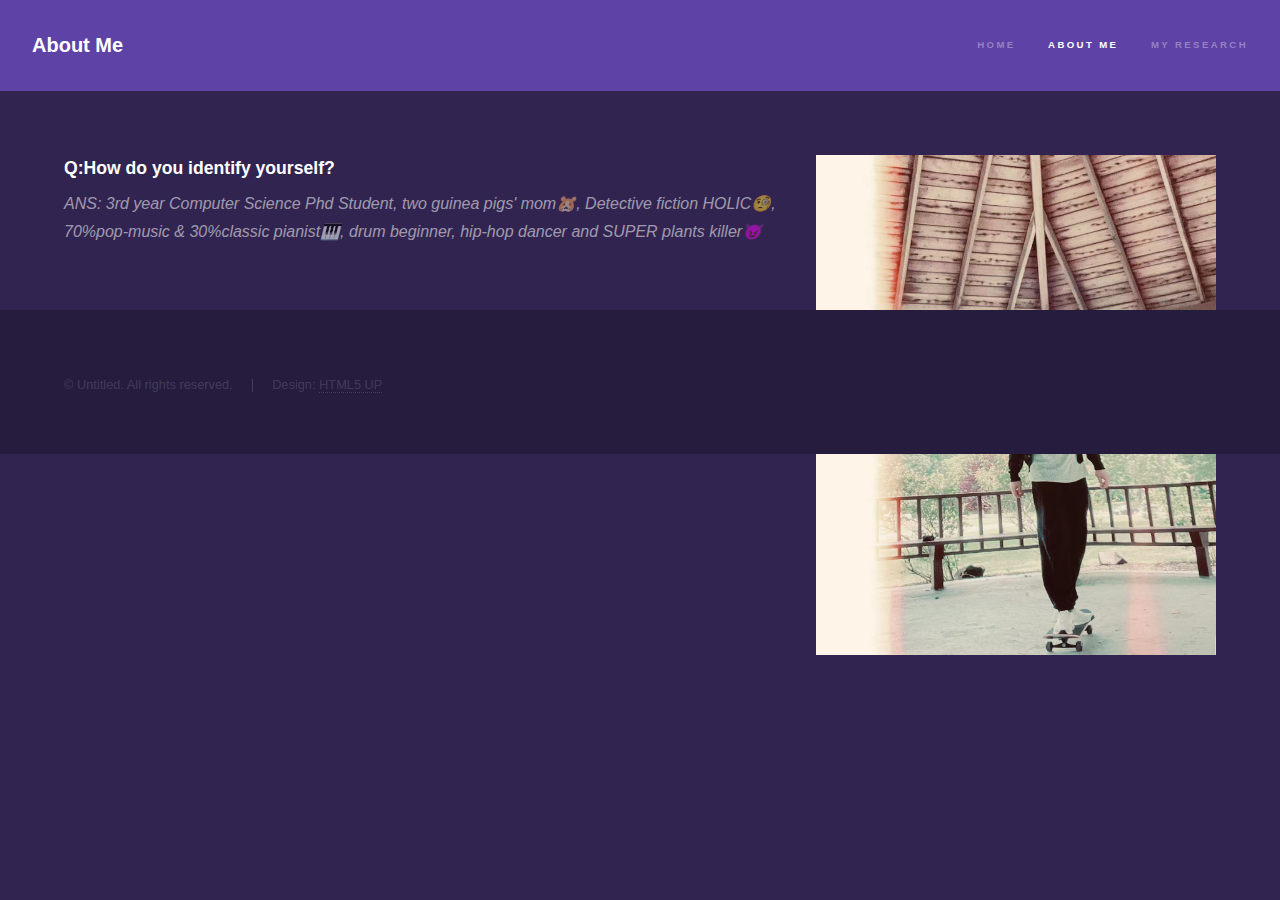
==== aboutme.html @ fcb882f8 "Update aboutme.html" ====
<!DOCTYPE HTML>
<!--
	Hyperspace by HTML5 UP
	html5up.net | @ajlkn
	Free for personal and commercial use under the CCA 3.0 license (html5up.net/license)
-->
<html>
	<head>
		<title>ES Room</title>
		<meta charset="utf-8" />
		<meta name="viewport" content="width=device-width, initial-scale=1, user-scalable=no" />
		<link rel="stylesheet" href="assets/css/main.css" />
		<noscript><link rel="stylesheet" href="assets/css/noscript.css" /></noscript>
	</head>
	<body class="is-preload">

		<!-- Header -->
			<header id="header">
				<a href="index.html" class="title">About Me</a>
				<nav>
					<ul>
						<li><a href="index.html">Home</a></li>
						<li><a href="aboutme.html" class="active">About Me</a></li>
						<li><a href="research.html">My Research</a></li>
					</ul>
				</nav>
			</header>

		<!-- Wrapper -->
			<div id="wrapper">

				<!-- Main -->
				<section id="one" class="wrapper">
					<div class="inner">			
						<section>
						        <img src="images/skating.jpeg" alt="" align = "right" width="400" height="500"/>
							<h3>Q:How do you identify yourself?</h3>
							<p><em>ANS: 3rd year Computer Science Phd Student, two guinea pigs' mom&#128057,
							Detective fiction HOLIC&#129488, 70%pop-music & 30%classic pianist&#127929, 
							drum beginner, hip-hop dancer and SUPER plants killer&#128520</em></p>
						</section>
					</div>
				</section>
			</div>

		<!-- Footer -->
			<footer id="footer" class="wrapper alt">
				<div class="inner">
					<ul class="menu">
						<li>&copy; Untitled. All rights reserved.</li><li>Design: <a href="http://html5up.net">HTML5 UP</a></li>
					</ul>
				</div>
			</footer>

		<!-- Scripts -->
			<script src="assets/js/jquery.min.js"></script>
			<script src="assets/js/jquery.scrollex.min.js"></script>
			<script src="assets/js/jquery.scrolly.min.js"></script>
			<script src="assets/js/browser.min.js"></script>
			<script src="assets/js/breakpoints.min.js"></script>
			<script src="assets/js/util.js"></script>
			<script src="assets/js/main.js"></script>
			

	</body>
</html>
---- assets/css/main.css ----
@import url(fontawesome-all.min.css);

/*
	Hyperspace by HTML5 UP
	html5up.net | @ajlkn
	Free for personal and commercial use under the CCA 3.0 license (html5up.net/license)
*/

html, body, div, span, applet, object,
iframe, h1, h2, h3, h4, h5, h6, p, blockquote,
pre, a, abbr, acronym, address, big, cite,
code, del, dfn, em, img, ins, kbd, q, s, samp,
small, strike, strong, sub, sup, tt, var, b,
u, i, center, dl, dt, dd, ol, ul, li, fieldset,
form, label, legend, table, caption, tbody,
tfoot, thead, tr, th, td, article, aside,
canvas, details, embed, figure, figcaption,
footer, header, hgroup, menu, nav, output, ruby,
section, summary, time, mark, audio, video {
	margin: 0;
	padding: 0;
	border: 0;
	font-size: 100%;
	font: inherit;
	vertical-align: baseline;}

article, aside, details, figcaption, figure,
footer, header, hgroup, menu, nav, section {
	display: block;}

body {
	line-height: 1;
}

ol, ul {
	list-style: none;
}

blockquote, q {
	quotes: none;
}

	blockquote:before, blockquote:after, q:before, q:after {
		content: '';
		content: none;
	}

table {
	border-collapse: collapse;
	border-spacing: 0;
}

body {
	-webkit-text-size-adjust: none;
}

mark {
	background-color: transparent;
	color: inherit;
}

input::-moz-focus-inner {
	border: 0;
	padding: 0;
}

input, select, textarea {
	-moz-appearance: none;
	-webkit-appearance: none;
	-ms-appearance: none;
	appearance: none;
}
/* Basic */

	@-ms-viewport {
		width: device-width;
	}

	body {
		-ms-overflow-style: scrollbar;
	}

	@media screen and (max-width: 480px) {

		html, body {
			min-width: 320px;
		}

	}

	html {
		box-sizing: border-box;
	}

	*, *:before, *:after {
		box-sizing: inherit;
	}

	body {
		background: #312450;
	}

		body.is-preload *, body.is-preload *:before, body.is-preload *:after {
			-moz-animation: none !important;
			-webkit-animation: none !important;
			-ms-animation: none !important;
			animation: none !important;
			-moz-transition: none !important;
			-webkit-transition: none !important;
			-ms-transition: none !important;
			transition: none !important;
		}

/* Type */

	body, input, select, textarea {
		color: rgba(255, 255, 255, 0.55);
		font-family: Arial, Helvetica, sans-serif;
		font-size: 16.5pt;
		font-weight: normal;
		line-height: 1.75;
	}

		@media screen and (max-width: 1680px) {

			body, input, select, textarea {
				font-size: 13pt;
			}

		}

		@media screen and (max-width: 1280px) {

			body, input, select, textarea {
				font-size: 12pt;
			}

		}

		@media screen and (max-width: 360px) {

			body, input, select, textarea {
				font-size: 11pt;
			}

		}

	a {
		-moz-transition: color 0.2s ease, border-bottom-color 0.2s ease;
		-webkit-transition: color 0.2s ease, border-bottom-color 0.2s ease;
		-ms-transition: color 0.2s ease, border-bottom-color 0.2s ease;
		transition: color 0.2s ease, border-bottom-color 0.2s ease;
		border-bottom: dotted 1px rgba(255, 255, 255, 0.35);
		color: inherit;
		text-decoration: none;
	}

		a:hover {
			border-bottom-color: transparent;
			color: #ffffff;
		}

	strong, b {
		color: #ffffff;
		font-weight: bold;
	}

	em, i {
		font-style: italic;
	}

	p {
		margin: 0 0 2em 0;
	}

	h1, h2, h3, h4, h5, h6 {
		color: #ffffff;
		font-weight: bold;
		line-height: 1.5;
		margin: 0 0 0.5em 0;
	}

		h1 a, h2 a, h3 a, h4 a, h5 a, h6 a {
			color: inherit;
			text-decoration: none;
		}

	h1 {
		font-size: 2.75em;
	}

		h1.major {
			margin: 0 0 1.3em 0;
			position: relative;
			padding-bottom: 0.35em;
		}

			h1.major:after {
				background-image: -moz-linear-gradient(to right, #5e42a6, #b74e91);
				background-image: -webkit-linear-gradient(to right, #5e42a6, #b74e91);
				background-image: -ms-linear-gradient(to right, #5e42a6, #b74e91);
				background-image: linear-gradient(to right, #5e42a6, #b74e91);
				-moz-transition: max-width 0.2s ease;
				-webkit-transition: max-width 0.2s ease;
				-ms-transition: max-width 0.2s ease;
				transition: max-width 0.2s ease;
				border-radius: 0.2em;
				bottom: 0;
				content: '';
				height: 0.05em;
				position: absolute;
				right: 0;
				width: 100%;
			}

	h2 {
		font-size: 1.75em;
	}

	h3 {
		font-size: 1.1em;
	}

	h4 {
		font-size: 1em;
	}

	h5 {
		font-size: 0.8em;
	}

	h6 {
		font-size: 0.6em;
	}

	@media screen and (max-width: 736px) {

		h1 {
			font-size: 2em;
		}

		h2 {
			font-size: 1.25em;
		}

		h3 {
			font-size: 1em;
		}

		h4 {
			font-size: 0.8em;
		}

		h5 {
			font-size: 0.6em;
		}

		h6 {
			font-size: 0.6em;
		}

	}

	sub {
		font-size: 0.8em;
		position: relative;
		top: 0.5em;
	}

	sup {
		font-size: 0.8em;
		position: relative;
		top: -0.5em;
	}

	blockquote {
		border-left: solid 4px rgba(255, 255, 255, 0.15);
		font-style: italic;
		margin: 0 0 2em 0;
		padding: 0.5em 0 0.5em 2em;
	}

	code {
		background: rgba(255, 255, 255, 0.05);
		border-radius: 0.25em;
		border: solid 1px rgba(255, 255, 255, 0.15);
		font-family: "Courier New", monospace;
		font-size: 0.9em;
		margin: 0 0.25em;
		padding: 0.25em 0.65em;
	}

	pre {
		-webkit-overflow-scrolling: touch;
		font-family: "Courier New", monospace;
		font-size: 0.9em;
		margin: 0 0 2em 0;
	}

		pre code {
			display: block;
			line-height: 1.75em;
			padding: 1em 1.5em;
			overflow-x: auto;
		}

	hr {
		border: 0;
		border-bottom: solid 1px rgba(255, 255, 255, 0.15);
		margin: 2em 0;
	}

		hr.major {
			margin: 3em 0;
		}

	.align-left {
		text-align: left;
	}

	.align-center {
		text-align: center;
	}

	.align-right {
		text-align: right;
	}

/* Row */

	.row {
		display: flex;
		flex-wrap: wrap;
		box-sizing: border-box;
		align-items: stretch;
	}

		.row > * {
			box-sizing: border-box;
		}

		.row.gtr-uniform > * > :last-child {
			margin-bottom: 0;
		}

		.row.aln-left {
			justify-content: flex-start;
		}

		.row.aln-center {
			justify-content: center;
		}

		.row.aln-right {
			justify-content: flex-end;
		}

		.row.aln-top {
			align-items: flex-start;
		}

		.row.aln-middle {
			align-items: center;
		}

		.row.aln-bottom {
			align-items: flex-end;
		}

		.row > .imp {
			order: -1;
		}

		.row > .col-1 {
			width: 8.33333%;
		}

		.row > .off-1 {
			margin-left: 8.33333%;
		}

		.row > .col-2 {
			width: 16.66667%;
		}

		.row > .off-2 {
			margin-left: 16.66667%;
		}

		.row > .col-3 {
			width: 25%;
		}

		.row > .off-3 {
			margin-left: 25%;
		}

		.row > .col-4 {
			width: 33.33333%;
		}

		.row > .off-4 {
			margin-left: 33.33333%;
		}

		.row > .col-5 {
			width: 41.66667%;
		}

		.row > .off-5 {
			margin-left: 41.66667%;
		}

		.row > .col-6 {
			width: 50%;
		}

		.row > .off-6 {
			margin-left: 50%;
		}

		.row > .col-7 {
			width: 58.33333%;
		}

		.row > .off-7 {
			margin-left: 58.33333%;
		}

		.row > .col-8 {
			width: 66.66667%;
		}

		.row > .off-8 {
			margin-left: 66.66667%;
		}

		.row > .col-9 {
			width: 75%;
		}

		.row > .off-9 {
			margin-left: 75%;
		}

		.row > .col-10 {
			width: 83.33333%;
		}

		.row > .off-10 {
			margin-left: 83.33333%;
		}

		.row > .col-11 {
			width: 91.66667%;
		}

		.row > .off-11 {
			margin-left: 91.66667%;
		}

		.row > .col-12 {
			width: 100%;
		}

		.row > .off-12 {
			margin-left: 100%;
		}

		.row.gtr-0 {
			margin-top: 0;
			margin-left: 0em;
		}

			.row.gtr-0 > * {
				padding: 0 0 0 0em;
			}

			.row.gtr-0.gtr-uniform {
				margin-top: 0em;
			}

				.row.gtr-0.gtr-uniform > * {
					padding-top: 0em;
				}

		.row.gtr-25 {
			margin-top: 0;
			margin-left: -0.375em;
		}

			.row.gtr-25 > * {
				padding: 0 0 0 0.375em;
			}

			.row.gtr-25.gtr-uniform {
				margin-top: -0.375em;
			}

				.row.gtr-25.gtr-uniform > * {
					padding-top: 0.375em;
				}

		.row.gtr-50 {
			margin-top: 0;
			margin-left: -0.75em;
		}

			.row.gtr-50 > * {
				padding: 0 0 0 0.75em;
			}

			.row.gtr-50.gtr-uniform {
				margin-top: -0.75em;
			}

				.row.gtr-50.gtr-uniform > * {
					padding-top: 0.75em;
				}

		.row {
			margin-top: 0;
			margin-left: -1.5em;
		}

			.row > * {
				padding: 0 0 0 1.5em;
			}

			.row.gtr-uniform {
				margin-top: -1.5em;
			}

				.row.gtr-uniform > * {
					padding-top: 1.5em;
				}

		.row.gtr-150 {
			margin-top: 0;
			margin-left: -2.25em;
		}

			.row.gtr-150 > * {
				padding: 0 0 0 2.25em;
			}

			.row.gtr-150.gtr-uniform {
				margin-top: -2.25em;
			}

				.row.gtr-150.gtr-uniform > * {
					padding-top: 2.25em;
				}

		.row.gtr-200 {
			margin-top: 0;
			margin-left: -3em;
		}

			.row.gtr-200 > * {
				padding: 0 0 0 3em;
			}

			.row.gtr-200.gtr-uniform {
				margin-top: -3em;
			}

				.row.gtr-200.gtr-uniform > * {
					padding-top: 3em;
				}

		@media screen and (max-width: 1680px) {

			.row {
				display: flex;
				flex-wrap: wrap;
				box-sizing: border-box;
				align-items: stretch;
			}

				.row > * {
					box-sizing: border-box;
				}

				.row.gtr-uniform > * > :last-child {
					margin-bottom: 0;
				}

				.row.aln-left {
					justify-content: flex-start;
				}

				.row.aln-center {
					justify-content: center;
				}

				.row.aln-right {
					justify-content: flex-end;
				}

				.row.aln-top {
					align-items: flex-start;
				}

				.row.aln-middle {
					align-items: center;
				}

				.row.aln-bottom {
					align-items: flex-end;
				}

				.row > .imp-xlarge {
					order: -1;
				}

				.row > .col-1-xlarge {
					width: 8.33333%;
				}

				.row > .off-1-xlarge {
					margin-left: 8.33333%;
				}

				.row > .col-2-xlarge {
					width: 16.66667%;
				}

				.row > .off-2-xlarge {
					margin-left: 16.66667%;
				}

				.row > .col-3-xlarge {
					width: 25%;
				}

				.row > .off-3-xlarge {
					margin-left: 25%;
				}

				.row > .col-4-xlarge {
					width: 33.33333%;
				}

				.row > .off-4-xlarge {
					margin-left: 33.33333%;
				}

				.row > .col-5-xlarge {
					width: 41.66667%;
				}

				.row > .off-5-xlarge {
					margin-left: 41.66667%;
				}

				.row > .col-6-xlarge {
					width: 50%;
				}

				.row > .off-6-xlarge {
					margin-left: 50%;
				}

				.row > .col-7-xlarge {
					width: 58.33333%;
				}

				.row > .off-7-xlarge {
					margin-left: 58.33333%;
				}

				.row > .col-8-xlarge {
					width: 66.66667%;
				}

				.row > .off-8-xlarge {
					margin-left: 66.66667%;
				}

				.row > .col-9-xlarge {
					width: 75%;
				}

				.row > .off-9-xlarge {
					margin-left: 75%;
				}

				.row > .col-10-xlarge {
					width: 83.33333%;
				}

				.row > .off-10-xlarge {
					margin-left: 83.33333%;
				}

				.row > .col-11-xlarge {
					width: 91.66667%;
				}

				.row > .off-11-xlarge {
					margin-left: 91.66667%;
				}

				.row > .col-12-xlarge {
					width: 100%;
				}

				.row > .off-12-xlarge {
					margin-left: 100%;
				}

				.row.gtr-0 {
					margin-top: 0;
					margin-left: 0em;
				}

					.row.gtr-0 > * {
						padding: 0 0 0 0em;
					}

					.row.gtr-0.gtr-uniform {
						margin-top: 0em;
					}

						.row.gtr-0.gtr-uniform > * {
							padding-top: 0em;
						}

				.row.gtr-25 {
					margin-top: 0;
					margin-left: -0.375em;
				}

					.row.gtr-25 > * {
						padding: 0 0 0 0.375em;
					}

					.row.gtr-25.gtr-uniform {
						margin-top: -0.375em;
					}

						.row.gtr-25.gtr-uniform > * {
							padding-top: 0.375em;
						}

				.row.gtr-50 {
					margin-top: 0;
					margin-left: -0.75em;
				}

					.row.gtr-50 > * {
						padding: 0 0 0 0.75em;
					}

					.row.gtr-50.gtr-uniform {
						margin-top: -0.75em;
					}

						.row.gtr-50.gtr-uniform > * {
							padding-top: 0.75em;
						}

				.row {
					margin-top: 0;
					margin-left: -1.5em;
				}

					.row > * {
						padding: 0 0 0 1.5em;
					}

					.row.gtr-uniform {
						margin-top: -1.5em;
					}

						.row.gtr-uniform > * {
							padding-top: 1.5em;
						}

				.row.gtr-150 {
					margin-top: 0;
					margin-left: -2.25em;
				}

					.row.gtr-150 > * {
						padding: 0 0 0 2.25em;
					}

					.row.gtr-150.gtr-uniform {
						margin-top: -2.25em;
					}

						.row.gtr-150.gtr-uniform > * {
							padding-top: 2.25em;
						}

				.row.gtr-200 {
					margin-top: 0;
					margin-left: -3em;
				}

					.row.gtr-200 > * {
						padding: 0 0 0 3em;
					}

					.row.gtr-200.gtr-uniform {
						margin-top: -3em;
					}

						.row.gtr-200.gtr-uniform > * {
							padding-top: 3em;
						}

		}

		@media screen and (max-width: 1280px) {

			.row {
				display: flex;
				flex-wrap: wrap;
				box-sizing: border-box;
				align-items: stretch;
			}

				.row > * {
					box-sizing: border-box;
				}

				.row.gtr-uniform > * > :last-child {
					margin-bottom: 0;
				}

				.row.aln-left {
					justify-content: flex-start;
				}

				.row.aln-center {
					justify-content: center;
				}

				.row.aln-right {
					justify-content: flex-end;
				}

				.row.aln-top {
					align-items: flex-start;
				}

				.row.aln-middle {
					align-items: center;
				}

				.row.aln-bottom {
					align-items: flex-end;
				}

				.row > .imp-large {
					order: -1;
				}

				.row > .col-1-large {
					width: 8.33333%;
				}

				.row > .off-1-large {
					margin-left: 8.33333%;
				}

				.row > .col-2-large {
					width: 16.66667%;
				}

				.row > .off-2-large {
					margin-left: 16.66667%;
				}

				.row > .col-3-large {
					width: 25%;
				}

				.row > .off-3-large {
					margin-left: 25%;
				}

				.row > .col-4-large {
					width: 33.33333%;
				}

				.row > .off-4-large {
					margin-left: 33.33333%;
				}

				.row > .col-5-large {
					width: 41.66667%;
				}

				.row > .off-5-large {
					margin-left: 41.66667%;
				}

				.row > .col-6-large {
					width: 50%;
				}

				.row > .off-6-large {
					margin-left: 50%;
				}

				.row > .col-7-large {
					width: 58.33333%;
				}

				.row > .off-7-large {
					margin-left: 58.33333%;
				}

				.row > .col-8-large {
					width: 66.66667%;
				}

				.row > .off-8-large {
					margin-left: 66.66667%;
				}

				.row > .col-9-large {
					width: 75%;
				}

				.row > .off-9-large {
					margin-left: 75%;
				}

				.row > .col-10-large {
					width: 83.33333%;
				}

				.row > .off-10-large {
					margin-left: 83.33333%;
				}

				.row > .col-11-large {
					width: 91.66667%;
				}

				.row > .off-11-large {
					margin-left: 91.66667%;
				}

				.row > .col-12-large {
					width: 100%;
				}

				.row > .off-12-large {
					margin-left: 100%;
				}

				.row.gtr-0 {
					margin-top: 0;
					margin-left: 0em;
				}

					.row.gtr-0 > * {
						padding: 0 0 0 0em;
					}

					.row.gtr-0.gtr-uniform {
						margin-top: 0em;
					}

						.row.gtr-0.gtr-uniform > * {
							padding-top: 0em;
						}

				.row.gtr-25 {
					margin-top: 0;
					margin-left: -0.375em;
				}

					.row.gtr-25 > * {
						padding: 0 0 0 0.375em;
					}

					.row.gtr-25.gtr-uniform {
						margin-top: -0.375em;
					}

						.row.gtr-25.gtr-uniform > * {
							padding-top: 0.375em;
						}

				.row.gtr-50 {
					margin-top: 0;
					margin-left: -0.75em;
				}

					.row.gtr-50 > * {
						padding: 0 0 0 0.75em;
					}

					.row.gtr-50.gtr-uniform {
						margin-top: -0.75em;
					}

						.row.gtr-50.gtr-uniform > * {
							padding-top: 0.75em;
						}

				.row {
					margin-top: 0;
					margin-left: -1.5em;
				}

					.row > * {
						padding: 0 0 0 1.5em;
					}

					.row.gtr-uniform {
						margin-top: -1.5em;
					}

						.row.gtr-uniform > * {
							padding-top: 1.5em;
						}

				.row.gtr-150 {
					margin-top: 0;
					margin-left: -2.25em;
				}

					.row.gtr-150 > * {
						padding: 0 0 0 2.25em;
					}

					.row.gtr-150.gtr-uniform {
						margin-top: -2.25em;
					}

						.row.gtr-150.gtr-uniform > * {
							padding-top: 2.25em;
						}

				.row.gtr-200 {
					margin-top: 0;
					margin-left: -3em;
				}

					.row.gtr-200 > * {
						padding: 0 0 0 3em;
					}

					.row.gtr-200.gtr-uniform {
						margin-top: -3em;
					}

						.row.gtr-200.gtr-uniform > * {
							padding-top: 3em;
						}

		}

		@media screen and (max-width: 980px) {

			.row {
				display: flex;
				flex-wrap: wrap;
				box-sizing: border-box;
				align-items: stretch;
			}

				.row > * {
					box-sizing: border-box;
				}

				.row.gtr-uniform > * > :last-child {
					margin-bottom: 0;
				}

				.row.aln-left {
					justify-content: flex-start;
				}

				.row.aln-center {
					justify-content: center;
				}

				.row.aln-right {
					justify-content: flex-end;
				}

				.row.aln-top {
					align-items: flex-start;
				}

				.row.aln-middle {
					align-items: center;
				}

				.row.aln-bottom {
					align-items: flex-end;
				}

				.row > .imp-medium {
					order: -1;
				}

				.row > .col-1-medium {
					width: 8.33333%;
				}

				.row > .off-1-medium {
					margin-left: 8.33333%;
				}

				.row > .col-2-medium {
					width: 16.66667%;
				}

				.row > .off-2-medium {
					margin-left: 16.66667%;
				}

				.row > .col-3-medium {
					width: 25%;
				}

				.row > .off-3-medium {
					margin-left: 25%;
				}

				.row > .col-4-medium {
					width: 33.33333%;
				}

				.row > .off-4-medium {
					margin-left: 33.33333%;
				}

				.row > .col-5-medium {
					width: 41.66667%;
				}

				.row > .off-5-medium {
					margin-left: 41.66667%;
				}

				.row > .col-6-medium {
					width: 50%;
				}

				.row > .off-6-medium {
					margin-left: 50%;
				}

				.row > .col-7-medium {
					width: 58.33333%;
				}

				.row > .off-7-medium {
					margin-left: 58.33333%;
				}

				.row > .col-8-medium {
					width: 66.66667%;
				}

				.row > .off-8-medium {
					margin-left: 66.66667%;
				}

				.row > .col-9-medium {
					width: 75%;
				}

				.row > .off-9-medium {
					margin-left: 75%;
				}

				.row > .col-10-medium {
					width: 83.33333%;
				}

				.row > .off-10-medium {
					margin-left: 83.33333%;
				}

				.row > .col-11-medium {
					width: 91.66667%;
				}

				.row > .off-11-medium {
					margin-left: 91.66667%;
				}

				.row > .col-12-medium {
					width: 100%;
				}

				.row > .off-12-medium {
					margin-left: 100%;
				}

				.row.gtr-0 {
					margin-top: 0;
					margin-left: 0em;
				}

					.row.gtr-0 > * {
						padding: 0 0 0 0em;
					}

					.row.gtr-0.gtr-uniform {
						margin-top: 0em;
					}

						.row.gtr-0.gtr-uniform > * {
							padding-top: 0em;
						}

				.row.gtr-25 {
					margin-top: 0;
					margin-left: -0.375em;
				}

					.row.gtr-25 > * {
						padding: 0 0 0 0.375em;
					}

					.row.gtr-25.gtr-uniform {
						margin-top: -0.375em;
					}

						.row.gtr-25.gtr-uniform > * {
							padding-top: 0.375em;
						}

				.row.gtr-50 {
					margin-top: 0;
					margin-left: -0.75em;
				}

					.row.gtr-50 > * {
						padding: 0 0 0 0.75em;
					}

					.row.gtr-50.gtr-uniform {
						margin-top: -0.75em;
					}

						.row.gtr-50.gtr-uniform > * {
							padding-top: 0.75em;
						}

				.row {
					margin-top: 0;
					margin-left: -1.5em;
				}

					.row > * {
						padding: 0 0 0 1.5em;
					}

					.row.gtr-uniform {
						margin-top: -1.5em;
					}

						.row.gtr-uniform > * {
							padding-top: 1.5em;
						}

				.row.gtr-150 {
					margin-top: 0;
					margin-left: -2.25em;
				}

					.row.gtr-150 > * {
						padding: 0 0 0 2.25em;
					}

					.row.gtr-150.gtr-uniform {
						margin-top: -2.25em;
					}

						.row.gtr-150.gtr-uniform > * {
							padding-top: 2.25em;
						}

				.row.gtr-200 {
					margin-top: 0;
					margin-left: -3em;
				}

					.row.gtr-200 > * {
						padding: 0 0 0 3em;
					}

					.row.gtr-200.gtr-uniform {
						margin-top: -3em;
					}

						.row.gtr-200.gtr-uniform > * {
							padding-top: 3em;
						}

		}

		@media screen and (max-width: 736px) {

			.row {
				display: flex;
				flex-wrap: wrap;
				box-sizing: border-box;
				align-items: stretch;
			}

				.row > * {
					box-sizing: border-box;
				}

				.row.gtr-uniform > * > :last-child {
					margin-bottom: 0;
				}

				.row.aln-left {
					justify-content: flex-start;
				}

				.row.aln-center {
					justify-content: center;
				}

				.row.aln-right {
					justify-content: flex-end;
				}

				.row.aln-top {
					align-items: flex-start;
				}

				.row.aln-middle {
					align-items: center;
				}

				.row.aln-bottom {
					align-items: flex-end;
				}

				.row > .imp-small {
					order: -1;
				}

				.row > .col-1-small {
					width: 8.33333%;
				}

				.row > .off-1-small {
					margin-left: 8.33333%;
				}

				.row > .col-2-small {
					width: 16.66667%;
				}

				.row > .off-2-small {
					margin-left: 16.66667%;
				}

				.row > .col-3-small {
					width: 25%;
				}

				.row > .off-3-small {
					margin-left: 25%;
				}

				.row > .col-4-small {
					width: 33.33333%;
				}

				.row > .off-4-small {
					margin-left: 33.33333%;
				}

				.row > .col-5-small {
					width: 41.66667%;
				}

				.row > .off-5-small {
					margin-left: 41.66667%;
				}

				.row > .col-6-small {
					width: 50%;
				}

				.row > .off-6-small {
					margin-left: 50%;
				}

				.row > .col-7-small {
					width: 58.33333%;
				}

				.row > .off-7-small {
					margin-left: 58.33333%;
				}

				.row > .col-8-small {
					width: 66.66667%;
				}

				.row > .off-8-small {
					margin-left: 66.66667%;
				}

				.row > .col-9-small {
					width: 75%;
				}

				.row > .off-9-small {
					margin-left: 75%;
				}

				.row > .col-10-small {
					width: 83.33333%;
				}

				.row > .off-10-small {
					margin-left: 83.33333%;
				}

				.row > .col-11-small {
					width: 91.66667%;
				}

				.row > .off-11-small {
					margin-left: 91.66667%;
				}

				.row > .col-12-small {
					width: 100%;
				}

				.row > .off-12-small {
					margin-left: 100%;
				}

				.row.gtr-0 {
					margin-top: 0;
					margin-left: 0em;
				}

					.row.gtr-0 > * {
						padding: 0 0 0 0em;
					}

					.row.gtr-0.gtr-uniform {
						margin-top: 0em;
					}

						.row.gtr-0.gtr-uniform > * {
							padding-top: 0em;
						}

				.row.gtr-25 {
					margin-top: 0;
					margin-left: -0.375em;
				}

					.row.gtr-25 > * {
						padding: 0 0 0 0.375em;
					}

					.row.gtr-25.gtr-uniform {
						margin-top: -0.375em;
					}

						.row.gtr-25.gtr-uniform > * {
							padding-top: 0.375em;
						}

				.row.gtr-50 {
					margin-top: 0;
					margin-left: -0.75em;
				}

					.row.gtr-50 > * {
						padding: 0 0 0 0.75em;
					}

					.row.gtr-50.gtr-uniform {
						margin-top: -0.75em;
					}

						.row.gtr-50.gtr-uniform > * {
							padding-top: 0.75em;
						}

				.row {
					margin-top: 0;
					margin-left: -1.5em;
				}

					.row > * {
						padding: 0 0 0 1.5em;
					}

					.row.gtr-uniform {
						margin-top: -1.5em;
					}

						.row.gtr-uniform > * {
							padding-top: 1.5em;
						}

				.row.gtr-150 {
					margin-top: 0;
					margin-left: -2.25em;
				}

					.row.gtr-150 > * {
						padding: 0 0 0 2.25em;
					}

					.row.gtr-150.gtr-uniform {
						margin-top: -2.25em;
					}

						.row.gtr-150.gtr-uniform > * {
							padding-top: 2.25em;
						}

				.row.gtr-200 {
					margin-top: 0;
					margin-left: -3em;
				}

					.row.gtr-200 > * {
						padding: 0 0 0 3em;
					}

					.row.gtr-200.gtr-uniform {
						margin-top: -3em;
					}

						.row.gtr-200.gtr-uniform > * {
							padding-top: 3em;
						}

		}

		@media screen and (max-width: 480px) {

			.row {
				display: flex;
				flex-wrap: wrap;
				box-sizing: border-box;
				align-items: stretch;
			}

				.row > * {
					box-sizing: border-box;
				}

				.row.gtr-uniform > * > :last-child {
					margin-bottom: 0;
				}

				.row.aln-left {
					justify-content: flex-start;
				}

				.row.aln-center {
					justify-content: center;
				}

				.row.aln-right {
					justify-content: flex-end;
				}

				.row.aln-top {
					align-items: flex-start;
				}

				.row.aln-middle {
					align-items: center;
				}

				.row.aln-bottom {
					align-items: flex-end;
				}

				.row > .imp-xsmall {
					order: -1;
				}

				.row > .col-1-xsmall {
					width: 8.33333%;
				}

				.row > .off-1-xsmall {
					margin-left: 8.33333%;
				}

				.row > .col-2-xsmall {
					width: 16.66667%;
				}

				.row > .off-2-xsmall {
					margin-left: 16.66667%;
				}

				.row > .col-3-xsmall {
					width: 25%;
				}

				.row > .off-3-xsmall {
					margin-left: 25%;
				}

				.row > .col-4-xsmall {
					width: 33.33333%;
				}

				.row > .off-4-xsmall {
					margin-left: 33.33333%;
				}

				.row > .col-5-xsmall {
					width: 41.66667%;
				}

				.row > .off-5-xsmall {
					margin-left: 41.66667%;
				}

				.row > .col-6-xsmall {
					width: 50%;
				}

				.row > .off-6-xsmall {
					margin-left: 50%;
				}

				.row > .col-7-xsmall {
					width: 58.33333%;
				}

				.row > .off-7-xsmall {
					margin-left: 58.33333%;
				}

				.row > .col-8-xsmall {
					width: 66.66667%;
				}

				.row > .off-8-xsmall {
					margin-left: 66.66667%;
				}

				.row > .col-9-xsmall {
					width: 75%;
				}

				.row > .off-9-xsmall {
					margin-left: 75%;
				}

				.row > .col-10-xsmall {
					width: 83.33333%;
				}

				.row > .off-10-xsmall {
					margin-left: 83.33333%;
				}

				.row > .col-11-xsmall {
					width: 91.66667%;
				}

				.row > .off-11-xsmall {
					margin-left: 91.66667%;
				}

				.row > .col-12-xsmall {
					width: 100%;
				}

				.row > .off-12-xsmall {
					margin-left: 100%;
				}

				.row.gtr-0 {
					margin-top: 0;
					margin-left: 0em;
				}

					.row.gtr-0 > * {
						padding: 0 0 0 0em;
					}

					.row.gtr-0.gtr-uniform {
						margin-top: 0em;
					}

						.row.gtr-0.gtr-uniform > * {
							padding-top: 0em;
						}

				.row.gtr-25 {
					margin-top: 0;
					margin-left: -0.375em;
				}

					.row.gtr-25 > * {
						padding: 0 0 0 0.375em;
					}

					.row.gtr-25.gtr-uniform {
						margin-top: -0.375em;
					}

						.row.gtr-25.gtr-uniform > * {
							padding-top: 0.375em;
						}

				.row.gtr-50 {
					margin-top: 0;
					margin-left: -0.75em;
				}

					.row.gtr-50 > * {
						padding: 0 0 0 0.75em;
					}

					.row.gtr-50.gtr-uniform {
						margin-top: -0.75em;
					}

						.row.gtr-50.gtr-uniform > * {
							padding-top: 0.75em;
						}

				.row {
					margin-top: 0;
					margin-left: -1.5em;
				}

					.row > * {
						padding: 0 0 0 1.5em;
					}

					.row.gtr-uniform {
						margin-top: -1.5em;
					}

						.row.gtr-uniform > * {
							padding-top: 1.5em;
						}

				.row.gtr-150 {
					margin-top: 0;
					margin-left: -2.25em;
				}

					.row.gtr-150 > * {
						padding: 0 0 0 2.25em;
					}

					.row.gtr-150.gtr-uniform {
						margin-top: -2.25em;
					}

						.row.gtr-150.gtr-uniform > * {
							padding-top: 2.25em;
						}

				.row.gtr-200 {
					margin-top: 0;
					margin-left: -3em;
				}

					.row.gtr-200 > * {
						padding: 0 0 0 3em;
					}

					.row.gtr-200.gtr-uniform {
						margin-top: -3em;
					}

						.row.gtr-200.gtr-uniform > * {
							padding-top: 3em;
						}

		}

/* Box */

	.box {
		border-radius: 0.25em;
		border: solid 1px rgba(255, 255, 255, 0.15);
		margin-bottom: 2em;
		padding: 1.5em;
	}

		.box > :last-child,
		.box > :last-child > :last-child,
		.box > :last-child > :last-child > :last-child {
			margin-bottom: 0;
		}

		.box.alt {
			border: 0;
			border-radius: 0;
			padding: 0;
		}

/* Button */

	input[type="submit"],
	input[type="reset"],
	input[type="button"],
	button,
	.button {
		-moz-appearance: none;
		-webkit-appearance: none;
		-ms-appearance: none;
		appearance: none;
		-moz-transition: border-color 0.2s ease;
		-webkit-transition: border-color 0.2s ease;
		-ms-transition: border-color 0.2s ease;
		transition: border-color 0.2s ease;
		background-color: transparent;
		border: solid 1px !important;
		border-color: rgba(255, 255, 255, 0.15) !important;
		border-radius: 3em;
		color: #ffffff !important;
		cursor: pointer;
		display: inline-block;
		font-size: 0.6em;
		font-weight: bold;
		height: calc(4.75em + 2px);
		letter-spacing: 0.25em;
		line-height: 4.75em;
		outline: 0;
		padding: 0 3.75em;
		position: relative;
		text-align: center;
		text-decoration: none;
		text-transform: uppercase;
		white-space: nowrap;
	}

		input[type="submit"]:after,
		input[type="reset"]:after,
		input[type="button"]:after,
		button:after,
		.button:after {
			-moz-transform: scale(0.25);
			-webkit-transform: scale(0.25);
			-ms-transform: scale(0.25);
			transform: scale(0.25);
			pointer-events: none;
			-moz-transition: opacity 0.2s ease, -moz-transform 0.2s ease;
			-webkit-transition: opacity 0.2s ease, -webkit-transform 0.2s ease;
			-ms-transition: opacity 0.2s ease, -ms-transform 0.2s ease;
			transition: opacity 0.2s ease, transform 0.2s ease;
			background: #ffffff;
			border-radius: 3em;
			content: '';
			height: 100%;
			left: 0;
			opacity: 0;
			position: absolute;
			top: 0;
			width: 100%;
		}

		input[type="submit"].icon:before,
		input[type="reset"].icon:before,
		input[type="button"].icon:before,
		button.icon:before,
		.button.icon:before {
			margin-right: 0.75em;
		}

		input[type="submit"].fit,
		input[type="reset"].fit,
		input[type="button"].fit,
		button.fit,
		.button.fit {
			width: 100%;
		}

		input[type="submit"].small,
		input[type="reset"].small,
		input[type="button"].small,
		button.small,
		.button.small {
			font-size: 0.4em;
		}

		input[type="submit"].large,
		input[type="reset"].large,
		input[type="button"].large,
		button.large,
		.button.large {
			font-size: 0.8em;
		}

		input[type="submit"].primary,
		input[type="reset"].primary,
		input[type="button"].primary,
		button.primary,
		.button.primary {
			background-color: #ffffff;
			color: #312450 !important;
		}

			input[type="submit"].primary:after,
			input[type="reset"].primary:after,
			input[type="button"].primary:after,
			button.primary:after,
			.button.primary:after {
				display: none;
			}

		input[type="submit"].disabled, input[type="submit"]:disabled,
		input[type="reset"].disabled,
		input[type="reset"]:disabled,
		input[type="button"].disabled,
		input[type="button"]:disabled,
		button.disabled,
		button:disabled,
		.button.disabled,
		.button:disabled {
			cursor: default;
			opacity: 0.5;
			pointer-events: none;
		}

		input[type="submit"]:hover,
		input[type="reset"]:hover,
		input[type="button"]:hover,
		button:hover,
		.button:hover {
			border-color: rgba(255, 255, 255, 0.55) !important;
		}

			input[type="submit"]:hover:after,
			input[type="reset"]:hover:after,
			input[type="button"]:hover:after,
			button:hover:after,
			.button:hover:after {
				opacity: 0.05;
				-moz-transform: scale(1);
				-webkit-transform: scale(1);
				-ms-transform: scale(1);
				transform: scale(1);
			}

			input[type="submit"]:hover:active,
			input[type="reset"]:hover:active,
			input[type="button"]:hover:active,
			button:hover:active,
			.button:hover:active {
				border-color: #ffffff !important;
			}

				input[type="submit"]:hover:active:after,
				input[type="reset"]:hover:active:after,
				input[type="button"]:hover:active:after,
				button:hover:active:after,
				.button:hover:active:after {
					opacity: 0.1;
				}

/* Features */

	.features {
		display: -moz-flex;
		display: -webkit-flex;
		display: -ms-flex;
		display: flex;
		-moz-flex-wrap: wrap;
		-webkit-flex-wrap: wrap;
		-ms-flex-wrap: wrap;
		flex-wrap: wrap;
		border-radius: 0.25em;
		border: solid 1px rgba(255, 255, 255, 0.15);
		background: rgba(255, 255, 255, 0.05);
		margin: 0 0 2em 0;
	}

		.features section {
			padding: 3.5em 3em 1em 7em ;
			width: 50%;
			border-top: solid 1px rgba(255, 255, 255, 0.15);
			position: relative;
		}

			.features section:nth-child(-n + 2) {
				border-top-width: 0;
			}

			.features section:nth-child(2n) {
				border-left: solid 1px rgba(255, 255, 255, 0.15);
			}

			.features section .icon {
				-moz-transition: opacity 0.5s ease, -moz-transform 0.5s ease;
				-webkit-transition: opacity 0.5s ease, -webkit-transform 0.5s ease;
				-ms-transition: opacity 0.5s ease, -ms-transform 0.5s ease;
				transition: opacity 0.5s ease, transform 0.5s ease;
				-moz-transition-delay: 1s;
				-webkit-transition-delay: 1s;
				-ms-transition-delay: 1s;
				transition-delay: 1s;
				-moz-transform: scale(1);
				-webkit-transform: scale(1);
				-ms-transform: scale(1);
				transform: scale(1);
				position: absolute;
				left: 3em;
				top: 3em;
				opacity: 1;
			}

			.features section:nth-child(1) .icon {
				-moz-transition-delay: 0.15s;
				-webkit-transition-delay: 0.15s;
				-ms-transition-delay: 0.15s;
				transition-delay: 0.15s;
			}

			.features section:nth-child(2) .icon {
				-moz-transition-delay: 0.3s;
				-webkit-transition-delay: 0.3s;
				-ms-transition-delay: 0.3s;
				transition-delay: 0.3s;
			}

			.features section:nth-child(3) .icon {
				-moz-transition-delay: 0.45s;
				-webkit-transition-delay: 0.45s;
				-ms-transition-delay: 0.45s;
				transition-delay: 0.45s;
			}

			.features section:nth-child(4) .icon {
				-moz-transition-delay: 0.6s;
				-webkit-transition-delay: 0.6s;
				-ms-transition-delay: 0.6s;
				transition-delay: 0.6s;
			}

			.features section:nth-child(5) .icon {
				-moz-transition-delay: 0.75s;
				-webkit-transition-delay: 0.75s;
				-ms-transition-delay: 0.75s;
				transition-delay: 0.75s;
			}

			.features section:nth-child(6) .icon {
				-moz-transition-delay: 0.9s;
				-webkit-transition-delay: 0.9s;
				-ms-transition-delay: 0.9s;
				transition-delay: 0.9s;
			}

			.features section:nth-child(7) .icon {
				-moz-transition-delay: 1.05s;
				-webkit-transition-delay: 1.05s;
				-ms-transition-delay: 1.05s;
				transition-delay: 1.05s;
			}

			.features section:nth-child(8) .icon {
				-moz-transition-delay: 1.2s;
				-webkit-transition-delay: 1.2s;
				-ms-transition-delay: 1.2s;
				transition-delay: 1.2s;
			}

			.features section:nth-child(9) .icon {
				-moz-transition-delay: 1.35s;
				-webkit-transition-delay: 1.35s;
				-ms-transition-delay: 1.35s;
				transition-delay: 1.35s;
			}

			.features section:nth-child(10) .icon {
				-moz-transition-delay: 1.5s;
				-webkit-transition-delay: 1.5s;
				-ms-transition-delay: 1.5s;
				transition-delay: 1.5s;
			}

			.features section:nth-child(11) .icon {
				-moz-transition-delay: 1.65s;
				-webkit-transition-delay: 1.65s;
				-ms-transition-delay: 1.65s;
				transition-delay: 1.65s;
			}

			.features section:nth-child(12) .icon {
				-moz-transition-delay: 1.8s;
				-webkit-transition-delay: 1.8s;
				-ms-transition-delay: 1.8s;
				transition-delay: 1.8s;
			}

			.features section:nth-child(13) .icon {
				-moz-transition-delay: 1.95s;
				-webkit-transition-delay: 1.95s;
				-ms-transition-delay: 1.95s;
				transition-delay: 1.95s;
			}

			.features section:nth-child(14) .icon {
				-moz-transition-delay: 2.1s;
				-webkit-transition-delay: 2.1s;
				-ms-transition-delay: 2.1s;
				transition-delay: 2.1s;
			}

			.features section:nth-child(15) .icon {
				-moz-transition-delay: 2.25s;
				-webkit-transition-delay: 2.25s;
				-ms-transition-delay: 2.25s;
				transition-delay: 2.25s;
			}

			.features section:nth-child(16) .icon {
				-moz-transition-delay: 2.4s;
				-webkit-transition-delay: 2.4s;
				-ms-transition-delay: 2.4s;
				transition-delay: 2.4s;
			}

			.features section:nth-child(17) .icon {
				-moz-transition-delay: 2.55s;
				-webkit-transition-delay: 2.55s;
				-ms-transition-delay: 2.55s;
				transition-delay: 2.55s;
			}

			.features section:nth-child(18) .icon {
				-moz-transition-delay: 2.7s;
				-webkit-transition-delay: 2.7s;
				-ms-transition-delay: 2.7s;
				transition-delay: 2.7s;
			}

			.features section:nth-child(19) .icon {
				-moz-transition-delay: 2.85s;
				-webkit-transition-delay: 2.85s;
				-ms-transition-delay: 2.85s;
				transition-delay: 2.85s;
			}

			.features section:nth-child(20) .icon {
				-moz-transition-delay: 3s;
				-webkit-transition-delay: 3s;
				-ms-transition-delay: 3s;
				transition-delay: 3s;
			}

		.features.inactive section .icon {
			-moz-transform: scale(0.5);
			-webkit-transform: scale(0.5);
			-ms-transform: scale(0.5);
			transform: scale(0.5);
			opacity: 0;
		}

		@media screen and (max-width: 980px) {

			.features {
				display: block;
			}

				.features section {
					border-top-width: 1px !important;
					border-left-width: 0 !important;
					width: 100%;
				}

					.features section:first-child {
						border-top-width: 0 !important;
					}

		}

		@media screen and (max-width: 736px) {

			.features section {
				padding: 2.5em 1.5em 0.1em 5.5em ;
			}

				.features section .icon {
					left: 1.5em;
					top: 2em;
				}

		}

		@media screen and (max-width: 480px) {

			.features section {
				padding: 2em 1.5em 0.1em 1.5em ;
			}

				.features section .icon {
					left: 0;
					position: relative;
					top: 0;
				}

		}

/* Form */

	form {
		margin: 0 0 2em 0;
	}

		form > :last-child {
			margin-bottom: 0;
		}

		form > .fields {
			display: -moz-flex;
			display: -webkit-flex;
			display: -ms-flex;
			display: flex;
			-moz-flex-wrap: wrap;
			-webkit-flex-wrap: wrap;
			-ms-flex-wrap: wrap;
			flex-wrap: wrap;
			width: calc(100% + 3em);
			margin: -1.5em 0 2em -1.5em;
		}

			form > .fields > .field {
				-moz-flex-grow: 0;
				-webkit-flex-grow: 0;
				-ms-flex-grow: 0;
				flex-grow: 0;
				-moz-flex-shrink: 0;
				-webkit-flex-shrink: 0;
				-ms-flex-shrink: 0;
				flex-shrink: 0;
				padding: 1.5em 0 0 1.5em;
				width: calc(100% - 1.5em);
			}

				form > .fields > .field.half {
					width: calc(50% - 0.75em);
				}

				form > .fields > .field.third {
					width: calc(100%/3 - 0.5em);
				}

				form > .fields > .field.quarter {
					width: calc(25% - 0.375em);
				}

		@media screen and (max-width: 480px) {

			form > .fields {
				width: calc(100% + 3em);
				margin: -1.5em 0 2em -1.5em;
			}

				form > .fields > .field {
					padding: 1.5em 0 0 1.5em;
					width: calc(100% - 1.5em);
				}

					form > .fields > .field.half {
						width: calc(100% - 1.5em);
					}

					form > .fields > .field.third {
						width: calc(100% - 1.5em);
					}

					form > .fields > .field.quarter {
						width: calc(100% - 1.5em);
					}

		}

	label {
		color: #ffffff;
		font-weight: bold;
		line-height: 1.5;
		margin: 0 0 0.7em 0;
		display: block;
		font-size: 1.1em;
	}

	input[type="text"],
	input[type="password"],
	input[type="email"],
	input[type="tel"],
	select,
	textarea {
		-moz-appearance: none;
		-webkit-appearance: none;
		-ms-appearance: none;
		appearance: none;
		background: rgba(255, 255, 255, 0.05);
		border-radius: 0.25em;
		border: none;
		border: solid 1px rgba(255, 255, 255, 0.15);
		color: inherit;
		display: block;
		outline: 0;
		padding: 0 1em;
		text-decoration: none;
		width: 100%;
	}

		input[type="text"]:invalid,
		input[type="password"]:invalid,
		input[type="email"]:invalid,
		input[type="tel"]:invalid,
		select:invalid,
		textarea:invalid {
			box-shadow: none;
		}

		input[type="text"]:focus,
		input[type="password"]:focus,
		input[type="email"]:focus,
		input[type="tel"]:focus,
		select:focus,
		textarea:focus {
			border-color: #ffffff;
			box-shadow: 0 0 0 1px #ffffff;
		}

	select {
		background-image: url("data:image/svg+xml;charset=utf8,%3Csvg xmlns='http://www.w3.org/2000/svg' width='40' height='40' preserveAspectRatio='none' viewBox='0 0 40 40'%3E%3Cpath d='M9.4,12.3l10.4,10.4l10.4-10.4c0.2-0.2,0.5-0.4,0.9-0.4c0.3,0,0.6,0.1,0.9,0.4l3.3,3.3c0.2,0.2,0.4,0.5,0.4,0.9 c0,0.4-0.1,0.6-0.4,0.9L20.7,31.9c-0.2,0.2-0.5,0.4-0.9,0.4c-0.3,0-0.6-0.1-0.9-0.4L4.3,17.3c-0.2-0.2-0.4-0.5-0.4-0.9 c0-0.4,0.1-0.6,0.4-0.9l3.3-3.3c0.2-0.2,0.5-0.4,0.9-0.4S9.1,12.1,9.4,12.3z' fill='rgba(255, 255, 255, 0.15)' /%3E%3C/svg%3E");
		background-size: 1.25rem;
		background-repeat: no-repeat;
		background-position: calc(100% - 1rem) center;
		height: 2.75em;
		padding-right: 2.75em;
		text-overflow: ellipsis;
	}

		select option {
			color: #ffffff;
			background: #312450;
		}

		select:focus::-ms-value {
			background-color: transparent;
		}

		select::-ms-expand {
			display: none;
		}

	input[type="text"],
	input[type="password"],
	input[type="email"],
	select {
		height: 2.75em;
	}

	textarea {
		padding: 0.75em 1em;
	}

		body.is-ie textarea {
			min-height: 10em;
		}

	input[type="checkbox"],
	input[type="radio"] {
		-moz-appearance: none;
		-webkit-appearance: none;
		-ms-appearance: none;
		appearance: none;
		display: block;
		float: left;
		margin-right: -2em;
		opacity: 0;
		width: 1em;
		z-index: -1;
	}

		input[type="checkbox"] + label,
		input[type="radio"] + label {
			text-decoration: none;
			color: rgba(255, 255, 255, 0.55);
			cursor: pointer;
			display: inline-block;
			font-size: 1em;
			font-weight: normal;
			padding-left: 2.4em;
			padding-right: 0.75em;
			position: relative;
		}

			input[type="checkbox"] + label:before,
			input[type="radio"] + label:before {
				-moz-osx-font-smoothing: grayscale;
				-webkit-font-smoothing: antialiased;
				display: inline-block;
				font-style: normal;
				font-variant: normal;
				text-rendering: auto;
				line-height: 1;
				text-transform: none !important;
				font-family: 'Font Awesome 5 Free';
				font-weight: 900;
			}

			input[type="checkbox"] + label:before,
			input[type="radio"] + label:before {
				background: rgba(255, 255, 255, 0.05);
				border-radius: 0.25em;
				border: solid 1px rgba(255, 255, 255, 0.15);
				content: '';
				display: inline-block;
				font-size: 0.8em;
				height: 2.0625em;
				left: 0;
				line-height: 2.0625em;
				position: absolute;
				text-align: center;
				top: 0;
				width: 2.0625em;
			}

		input[type="checkbox"]:checked + label:before,
		input[type="radio"]:checked + label:before {
			background: #ffffff;
			border-color: #ffffff;
			color: #b74e91;
			content: '\f00c';
		}

		input[type="checkbox"]:focus + label:before,
		input[type="radio"]:focus + label:before {
			border-color: #ffffff;
			box-shadow: 0 0 0 1px #ffffff;
		}

	input[type="checkbox"] + label:before {
		border-radius: 0.25em;
	}

	input[type="radio"] + label:before {
		border-radius: 100%;
	}

	::-webkit-input-placeholder {
		color: rgba(255, 255, 255, 0.35) !important;
		opacity: 1.0;
	}

	:-moz-placeholder {
		color: rgba(255, 255, 255, 0.35) !important;
		opacity: 1.0;
	}

	::-moz-placeholder {
		color: rgba(255, 255, 255, 0.35) !important;
		opacity: 1.0;
	}

	:-ms-input-placeholder {
		color: rgba(255, 255, 255, 0.35) !important;
		opacity: 1.0;
	}

/* Icon */

	.icon {
		text-decoration: none;
		border-bottom: none;
		position: relative;
	}

		.icon:before {
			-moz-osx-font-smoothing: grayscale;
			-webkit-font-smoothing: antialiased;
			display: inline-block;
			font-style: normal;
			font-variant: normal;
			text-rendering: auto;
			line-height: 1;
			text-transform: none !important;
			font-family: 'Font Awesome 5 Free';
			font-weight: 400;
		}

		.icon > .label {
			display: none;
		}

		.icon:before {
			line-height: inherit;
		}

		.icon.solid:before {
			font-weight: 900;
		}

		.icon.brands:before {
			font-family: 'Font Awesome 5 Brands';
		}

		.icon.major {
			width: 2.5em;
			height: 2.5em;
			display: block;
			background: #ffffff;
			border-radius: 100%;
			color: #312450;
			text-align: center;
			line-height: 2.5em;
			margin: 0 0 1.3em 0;
		}

			.icon.major:before {
				font-size: 1.25em;
			}

				.wrapper.style1 .icon.major:before {
					color: #5e42a6;
				}

				.wrapper.style1-alt .icon.major:before {
					color: #493382;
				}

				.wrapper.style2 .icon.major:before {
					color: #5052b5;
				}

				.wrapper.style2-alt .icon.major:before {
					color: #3e4094;
				}

				.wrapper.style3 .icon.major:before {
					color: #b74e91;
				}

				.wrapper.style3-alt .icon.major:before {
					color: #953d75;
				}

/* Image */

	.image {
		border-radius: 0.25em;
		border: 0;
		display: inline-block;
		position: relative;
	}

		.image img {
			border-radius: 0.25em;
			display: block;
		}

		.image.left, .image.right {
			max-width: 40%;
		}

			.image.left img, .image.right img {
				width: 100%;
			}

		.image.left {
			float: left;
			margin: 0 1.5em 1em 0;
			top: 0.25em;
		}

		.image.right {
			float: right;
			margin: 0 0 1em 1.5em;
			top: 0.25em;
		}

		.image.fit {
			display: block;
			margin: 0 0 2em 0;
			width: 100%;
		}

			.image.fit img {
				width: 100%;
			}

		.image.main {
			display: block;
			margin: 0 0 3em 0;
			width: 100%;
		}

			.image.main img {
				width: 100%;
			}

/* List */

	ol {
		list-style: decimal;
		margin: 0 0 2em 0;
		padding-left: 1.25em;
	}

		ol li {
			padding-left: 0.25em;
		}

	ul {
		list-style: disc;
		margin: 0 0 2em 0;
		padding-left: 1em;
	}

		ul li {
			padding-left: 0.5em;
		}

		ul.alt {
			list-style: none;
			padding-left: 0;
		}

			ul.alt li {
				border-top: solid 1px rgba(255, 255, 255, 0.15);
				padding: 0.5em 0;
			}

				ul.alt li:first-child {
					border-top: 0;
					padding-top: 0;
				}

	dl {
		margin: 0 0 2em 0;
	}

		dl dt {
			display: block;
			font-weight: bold;
			margin: 0 0 1em 0;
		}

		dl dd {
			margin-left: 2em;
		}

/* Actions */

	ul.actions {
		display: -moz-flex;
		display: -webkit-flex;
		display: -ms-flex;
		display: flex;
		cursor: default;
		list-style: none;
		margin-left: -1em;
		padding-left: 0;
	}

		ul.actions li {
			padding: 0 0 0 1em;
			vertical-align: middle;
		}

		ul.actions.special {
			-moz-justify-content: center;
			-webkit-justify-content: center;
			-ms-justify-content: center;
			justify-content: center;
			width: 100%;
			margin-left: 0;
		}

			ul.actions.special li:first-child {
				padding-left: 0;
			}

		ul.actions.stacked {
			-moz-flex-direction: column;
			-webkit-flex-direction: column;
			-ms-flex-direction: column;
			flex-direction: column;
			margin-left: 0;
		}

			ul.actions.stacked li {
				padding: 1.3em 0 0 0;
			}

				ul.actions.stacked li:first-child {
					padding-top: 0;
				}

		ul.actions.fit {
			width: calc(100% + 1em);
		}

			ul.actions.fit li {
				-moz-flex-grow: 1;
				-webkit-flex-grow: 1;
				-ms-flex-grow: 1;
				flex-grow: 1;
				-moz-flex-shrink: 1;
				-webkit-flex-shrink: 1;
				-ms-flex-shrink: 1;
				flex-shrink: 1;
				width: 100%;
			}

				ul.actions.fit li > * {
					width: 100%;
				}

			ul.actions.fit.stacked {
				width: 100%;
			}

		@media screen and (max-width: 480px) {

			ul.actions:not(.fixed) {
				-moz-flex-direction: column;
				-webkit-flex-direction: column;
				-ms-flex-direction: column;
				flex-direction: column;
				margin-left: 0;
				width: 100% !important;
			}

				ul.actions:not(.fixed) li {
					-moz-flex-grow: 1;
					-webkit-flex-grow: 1;
					-ms-flex-grow: 1;
					flex-grow: 1;
					-moz-flex-shrink: 1;
					-webkit-flex-shrink: 1;
					-ms-flex-shrink: 1;
					flex-shrink: 1;
					padding: 1em 0 0 0;
					text-align: center;
					width: 100%;
				}

					ul.actions:not(.fixed) li > * {
						width: 100%;
					}

					ul.actions:not(.fixed) li:first-child {
						padding-top: 0;
					}

					ul.actions:not(.fixed) li input[type="submit"],
					ul.actions:not(.fixed) li input[type="reset"],
					ul.actions:not(.fixed) li input[type="button"],
					ul.actions:not(.fixed) li button,
					ul.actions:not(.fixed) li .button {
						width: 100%;
					}

						ul.actions:not(.fixed) li input[type="submit"].icon:before,
						ul.actions:not(.fixed) li input[type="reset"].icon:before,
						ul.actions:not(.fixed) li input[type="button"].icon:before,
						ul.actions:not(.fixed) li button.icon:before,
						ul.actions:not(.fixed) li .button.icon:before {
							margin-left: -0.5rem;
						}

		}

/* Contact */

	ul.contact {
		list-style: none;
		padding: 0;
	}

		ul.contact > li {
			padding: 0;
			margin: 1.5em 0 0 0;
		}

			ul.contact > li:first-child {
				margin-top: 0;
			}

/* Icons */

	ul.icons {
		cursor: default;
		list-style: none;
		padding-left: 0;
	}

		ul.icons li {
			display: inline-block;
			padding: 0 0.75em 0 0;
		}

			ul.icons li:last-child {
				padding-right: 0;
			}

			ul.icons li > a, ul.icons li > span {
				border: 0;
			}

				ul.icons li > a .label, ul.icons li > span .label {
					display: none;
				}

/* Menu */

	ul.menu {
		list-style: none;
		padding: 0;
	}

		ul.menu > li {
			border-left: solid 1px rgba(255, 255, 255, 0.15);
			display: inline-block;
			line-height: 1;
			margin-left: 1.5em;
			padding: 0 0 0 1.5em;
		}

			ul.menu > li:first-child {
				border-left: 0;
				margin: 0;
				padding-left: 0;
			}

		@media screen and (max-width: 480px) {

			ul.menu > li {
				border-left: 0;
				display: block;
				line-height: inherit;
				margin: 0.5em 0 0 0;
				padding-left: 0;
			}

		}

/* Section/Article */

	section.special, article.special {
		text-align: center;
	}

	header p {
		color: rgba(255, 255, 255, 0.35);
		position: relative;
		margin: 0 0 1.5em 0;
	}

	header h2 + p {
		font-size: 1.25em;
		margin-top: -1em;
		line-height: 1.5em;
	}

	header h3 + p {
		font-size: 1.1em;
		margin-top: -0.8em;
		line-height: 1.5em;
	}

	header h4 + p,
	header h5 + p,
	header h6 + p {
		font-size: 0.9em;
		margin-top: -0.6em;
		line-height: 1.5em;
	}

/* Split */

	.split {
		display: -moz-flex;
		display: -webkit-flex;
		display: -ms-flex;
		display: flex;
	}

		.split > * {
			width: calc(50% - 2.5em);
		}

		.split > :nth-child(2n - 1) {
			padding-right: 2.5em;
			border-right: solid 1px rgba(255, 255, 255, 0.15);
		}

		.split > :nth-child(2n) {
			padding-left: 2.5em;
		}

		.split.style1 > :nth-child(2n - 1) {
			width: calc(66.66666% - 2.5em);
		}

		.split.style1 > :nth-child(2n) {
			width: calc(33.33333% - 2.5em);
		}

		@media screen and (max-width: 1680px) {

			.split > * {
				width: calc(50% - 2em);
			}

			.split > :nth-child(2n - 1) {
				padding-right: 2em;
			}

			.split > :nth-child(2n) {
				padding-left: 2em;
			}

			.split.style1 > :nth-child(2n - 1) {
				width: calc(66.66666% - 2em);
			}

			.split.style1 > :nth-child(2n) {
				width: calc(33.33333% - 2em);
			}

		}

		@media screen and (max-width: 980px) {

			.split {
				display: block;
			}

				.split > * {
					border-top: solid 1px rgba(255, 255, 255, 0.15);
					margin: 4em 0 0 0;
					padding: 4em 0 0 0;
					width: 100% !important;
				}

				.split > :nth-child(2n - 1) {
					border-right: 0;
					padding-right: 0;
				}

				.split > :nth-child(2n) {
					padding-left: 0;
				}

				.split > :first-child {
					border-top: 0;
					margin-top: 0;
					padding-top: 0;
				}

		}

		@media screen and (max-width: 736px) {

			.split > * {
				margin: 3em 0 0 0;
				padding: 3em 0 0 0;
			}

		}

/* Spotlights */

	.spotlights > section {
		display: -moz-flex;
		display: -webkit-flex;
		display: -ms-flex;
		display: flex;
		-moz-flex-direction: row;
		-webkit-flex-direction: row;
		-ms-flex-direction: row;
		flex-direction: row;
		min-height: 22.5em;
	}

		body.is-ie .spotlights > section {
			min-height: 0;
		}

		.spotlights > section > .image {
			background-position: center center;
			background-size: cover;
			border-radius: 0;
			display: block;
			position: relative;
			width: 25em;
		}

			.spotlights > section > .image img {
				border-radius: 0;
				display: block;
			}

			.spotlights > section > .image:before {
				-moz-transition: opacity 1s ease;
				-webkit-transition: opacity 1s ease;
				-ms-transition: opacity 1s ease;
				transition: opacity 1s ease;
				background: rgba(49, 36, 80, 0.9);
				content: '';
				display: block;
				height: 100%;
				left: 0;
				opacity: 0;
				position: absolute;
				top: 0;
				width: 100%;
			}

		.spotlights > section > .content {
			padding: 4em 5em 2em 5em ;
			display: -moz-flex;
			display: -webkit-flex;
			display: -ms-flex;
			display: flex;
			-moz-flex-direction: column;
			-webkit-flex-direction: column;
			-ms-flex-direction: column;
			flex-direction: column;
			-moz-justify-content: center;
			-webkit-justify-content: center;
			-ms-justify-content: center;
			justify-content: center;
			width: 50em;
			-ms-flex: 1;
		}

			.spotlights > section > .content > .inner {
				-moz-transform: translateX(0) translateY(0);
				-webkit-transform: translateX(0) translateY(0);
				-ms-transform: translateX(0) translateY(0);
				transform: translateX(0) translateY(0);
				-moz-transition: opacity 1s ease, -moz-transform 1s ease;
				-webkit-transition: opacity 1s ease, -webkit-transform 1s ease;
				-ms-transition: opacity 1s ease, -ms-transform 1s ease;
				transition: opacity 1s ease, transform 1s ease;
				opacity: 1;
			}

		.spotlights > section:nth-child(2) {
			background-color: rgba(0, 0, 0, 0.05);
		}

		.spotlights > section:nth-child(3) {
			background-color: rgba(0, 0, 0, 0.1);
		}

		.spotlights > section.inactive > .image:before,
		body.is-preload .spotlights > section > .image:before {
			opacity: 1;
		}

		.spotlights > section.inactive > .content > .inner,
		body.is-preload .spotlights > section > .content > .inner {
			-moz-transform: translateX(-1em);
			-webkit-transform: translateX(-1em);
			-ms-transform: translateX(-1em);
			transform: translateX(-1em);
			opacity: 0;
		}

		@media screen and (max-width: 1680px) {

			.spotlights > section > .content {
				padding: 4em 4em 2em 4em ;
			}

		}

		@media screen and (max-width: 980px) {

			.spotlights > section {
				display: block;
			}

				.spotlights > section > .image {
					width: 100%;
					height: 50vh;
				}

				.spotlights > section > .content {
					width: 100%;
				}

				.spotlights > section.inactive > .content > .inner,
				body.is-preload .spotlights > section > .content > .inner {
					-moz-transform: translateY(1em);
					-webkit-transform: translateY(1em);
					-ms-transform: translateY(1em);
					transform: translateY(1em);
				}

		}

		@media screen and (max-width: 736px) {

			.spotlights > section > .image {
				height: 50vh;
				min-height: 15em;
			}

			.spotlights > section > .content {
				padding: 3em 2em 1em 2em ;
			}

		}

/* Table */

	.table-wrapper {
		-webkit-overflow-scrolling: touch;
		overflow-x: auto;
	}

	table {
		margin: 0 0 2em 0;
		width: 100%;
	}

		table tbody tr {
			border: solid 1px rgba(255, 255, 255, 0.15);
			border-left: 0;
			border-right: 0;
		}

			table tbody tr:nth-child(2n + 1) {
				background-color: rgba(255, 255, 255, 0.05);
			}

		table td {
			padding: 0.75em 0.75em;
		}

		table th {
			color: #ffffff;
			font-size: 1em;
			font-weight: bold;
			padding: 0 0.75em 0.75em 0.75em;
			text-align: left;
		}

		table thead {
			border-bottom: solid 2px rgba(255, 255, 255, 0.15);
		}

		table tfoot {
			border-top: solid 2px rgba(255, 255, 255, 0.15);
		}

		table.alt {
			border-collapse: separate;
		}

			table.alt tbody tr td {
				border: solid 1px rgba(255, 255, 255, 0.15);
				border-left-width: 0;
				border-top-width: 0;
			}

				table.alt tbody tr td:first-child {
					border-left-width: 1px;
				}

			table.alt tbody tr:first-child td {
				border-top-width: 1px;
			}

			table.alt thead {
				border-bottom: 0;
			}

			table.alt tfoot {
				border-top: 0;
			}

/* Wrapper */

	.wrapper {
		position: relative;
	}

		.wrapper > .inner {
			padding: 5em 5em 3em 5em ;
			max-width: 100%;
			width: 75em;
		}

			@media screen and (max-width: 1680px) {

				.wrapper > .inner {
					padding: 4em 4em 2em 4em ;
				}

			}

			@media screen and (max-width: 1280px) {

				.wrapper > .inner {
					width: 100%;
				}

			}

			@media screen and (max-width: 736px) {

				.wrapper > .inner {
					padding: 3em 2em 1em 2em ;
				}

			}

		.wrapper.alt {
			background-color: #261c3e;
		}

		.wrapper.style1 {
			background-color: #5e42a6;
		}

		.wrapper.style1-alt {
			background-color: #493382;
		}

		.wrapper.style2 {
			background-color: #5052b5;
		}

		.wrapper.style2-alt {
			background-color: #3e4094;
		}

		.wrapper.style3 {
			background-color: #b74e91;
		}

		.wrapper.style3-alt {
			background-color: #953d75;
		}

		.wrapper.fullscreen {
			display: -moz-flex;
			display: -webkit-flex;
			display: -ms-flex;
			display: flex;
			-moz-flex-direction: column;
			-webkit-flex-direction: column;
			-ms-flex-direction: column;
			flex-direction: column;
			-moz-justify-content: center;
			-webkit-justify-content: center;
			-ms-justify-content: center;
			justify-content: center;
			min-height: 100vh;
		}

			body.is-ie .wrapper.fullscreen {
				height: 100vh;
			}

			@media screen and (max-width: 1280px) {

				.wrapper.fullscreen {
					min-height: calc(100vh - 2.5em);
				}

					body.is-ie .wrapper.fullscreen {
						height: calc(100vh - 2.5em);
					}

			}

			@media screen and (max-width: 736px) {

				.wrapper.fullscreen {
					padding: 2em 0;
					min-height: 0;
				}

					body.is-ie .wrapper.fullscreen {
						height: auto;
					}

			}

		.wrapper.fade-up > .inner {
			-moz-transform: translateY(0);
			-webkit-transform: translateY(0);
			-ms-transform: translateY(0);
			transform: translateY(0);
			-moz-transition: opacity 1s ease, -moz-transform 1s ease;
			-webkit-transition: opacity 1s ease, -webkit-transform 1s ease;
			-ms-transition: opacity 1s ease, -ms-transform 1s ease;
			transition: opacity 1s ease, transform 1s ease;
			opacity: 1.0;
		}

		.wrapper.fade-up.inactive > .inner,
		body.is-preload .wrapper.fade-up > .inner {
			opacity: 0;
			-moz-transform: translateY(1em);
			-webkit-transform: translateY(1em);
			-ms-transform: translateY(1em);
			transform: translateY(1em);
		}

		.wrapper.fade-down > .inner {
			-moz-transform: translateY(0);
			-webkit-transform: translateY(0);
			-ms-transform: translateY(0);
			transform: translateY(0);
			-moz-transition: opacity 1s ease, -moz-transform 1s ease;
			-webkit-transition: opacity 1s ease, -webkit-transform 1s ease;
			-ms-transition: opacity 1s ease, -ms-transform 1s ease;
			transition: opacity 1s ease, transform 1s ease;
			opacity: 1.0;
		}

		.wrapper.fade-down.inactive > .inner,
		body.is-preload .wrapper.fade-down > .inner {
			opacity: 0;
			-moz-transform: translateY(-1em);
			-webkit-transform: translateY(-1em);
			-ms-transform: translateY(-1em);
			transform: translateY(-1em);
		}

		.wrapper.fade > .inner {
			-moz-transition: opacity 1s ease;
			-webkit-transition: opacity 1s ease;
			-ms-transition: opacity 1s ease;
			transition: opacity 1s ease;
			opacity: 1.0;
		}

		.wrapper.fade.inactive > .inner,
		body.is-preload .wrapper.fade > .inner {
			opacity: 0;
		}

/* Header */

	#header {
		display: -moz-flex;
		display: -webkit-flex;
		display: -ms-flex;
		display: flex;
		background-color: #5e42a6;
		cursor: default;
		padding: 1.75em 2em;
	}

		#header > .title {
			border: 0;
			color: #ffffff;
			display: block;
			font-size: 1.25em;
			font-weight: bold;
		}

		#header > nav {
			-moz-flex: 1;
			-webkit-flex: 1;
			-ms-flex: 1;
			flex: 1;
			text-align: right;
		}

			#header > nav > ul {
				margin: 0;
				padding: 0;
			}

				#header > nav > ul > li {
					display: inline-block;
					margin-left: 1.75em;
					padding: 0;
					vertical-align: middle;
				}

					#header > nav > ul > li:first-child {
						margin-left: 0;
					}

					#header > nav > ul > li a {
						border: 0;
						color: rgba(255, 255, 255, 0.35);
						display: inline-block;
						font-size: 0.6em;
						font-weight: bold;
						letter-spacing: 0.25em;
						text-transform: uppercase;
					}

						#header > nav > ul > li a:hover {
							color: rgba(255, 255, 255, 0.55);
						}

						#header > nav > ul > li a.active {
							color: #ffffff;
						}

		@media screen and (max-width: 736px) {

			#header {
				padding: 1em 2em;
			}

		}

		@media screen and (max-width: 480px) {

			#header {
				display: block;
				padding: 0 2em;
				text-align: left;
			}

				#header .title {
					font-size: 1.25em;
					padding: 1em 0;
				}

				#header > nav {
					border-top: solid 1px rgba(255, 255, 255, 0.15);
					text-align: inherit;
				}

					#header > nav > ul > li {
						margin-left: 1.5em;
					}

						#header > nav > ul > li a {
							height: 6em;
							line-height: 6em;
						}

		}

/* Wrapper (main) */

	#sidebar + #wrapper {
		margin-left: 18em;
	}

		@media screen and (max-width: 1280px) {

			#sidebar + #wrapper {
				margin-left: 0;
				padding-top: 3.5em;
			}

		}

		@media screen and (max-width: 736px) {

			#sidebar + #wrapper {
				padding-top: 0;
			}

		}

	#header + #wrapper > .wrapper > .inner {
		margin: 0 auto;
	}

/* Footer */

	#sidebar + #wrapper + #footer {
		margin-left: 18em;
	}

		@media screen and (max-width: 1280px) {

			#sidebar + #wrapper + #footer {
				margin-left: 0;
			}

		}

	#footer > .inner a {
		border-bottom-color: rgba(255, 255, 255, 0.15);
	}

		#footer > .inner a:hover {
			border-bottom-color: transparent;
		}

	#footer > .inner .menu {
		font-size: 0.8em;
		color: rgba(255, 255, 255, 0.15);
	}

	#header + #wrapper + #footer > .inner {
		margin: 0 auto;
	}

/* Sidebar */

	#sidebar {
		padding: 2.5em 2.5em 0.5em 2.5em ;
		background: #312450;
		cursor: default;
		height: 100vh;
		left: 0;
		overflow-x: hidden;
		overflow-y: auto;
		position: fixed;
		text-align: right;
		top: 0;
		width: 18em;
		z-index: 10000;
	}

		#sidebar > .inner {
			display: -moz-flex;
			display: -webkit-flex;
			display: -ms-flex;
			display: flex;
			-moz-flex-direction: column;
			-webkit-flex-direction: column;
			-ms-flex-direction: column;
			flex-direction: column;
			-moz-justify-content: center;
			-webkit-justify-content: center;
			-ms-justify-content: center;
			justify-content: center;
			-moz-transform: translateY(0);
			-webkit-transform: translateY(0);
			-ms-transform: translateY(0);
			transform: translateY(0);
			-moz-transition: opacity 1s ease;
			-webkit-transition: opacity 1s ease;
			-ms-transition: opacity 1s ease;
			transition: opacity 1s ease;
			min-height: 100%;
			opacity: 1;
			width: 100%;
		}

			body.is-ie #sidebar > .inner {
				height: 100%;
			}

		#sidebar nav > ul {
			list-style: none;
			padding: 0;
		}

			#sidebar nav > ul > li {
				-moz-transform: translateY(0);
				-webkit-transform: translateY(0);
				-ms-transform: translateY(0);
				transform: translateY(0);
				-moz-transition: opacity 0.15s ease, -moz-transform 0.75s ease;
				-webkit-transition: opacity 0.15s ease, -webkit-transform 0.75s ease;
				-ms-transition: opacity 0.15s ease, -ms-transform 0.75s ease;
				transition: opacity 0.15s ease, transform 0.75s ease;
				margin: 1.5em 0 0 0;
				opacity: 1;
				padding: 0;
				position: relative;
			}

				#sidebar nav > ul > li:first-child {
					margin: 0;
				}

				#sidebar nav > ul > li:nth-child(1) {
					-moz-transition-delay: 0.45s;
					-webkit-transition-delay: 0.45s;
					-ms-transition-delay: 0.45s;
					transition-delay: 0.45s;
				}

				#sidebar nav > ul > li:nth-child(2) {
					-moz-transition-delay: 0.65s;
					-webkit-transition-delay: 0.65s;
					-ms-transition-delay: 0.65s;
					transition-delay: 0.65s;
				}

				#sidebar nav > ul > li:nth-child(3) {
					-moz-transition-delay: 0.85s;
					-webkit-transition-delay: 0.85s;
					-ms-transition-delay: 0.85s;
					transition-delay: 0.85s;
				}

				#sidebar nav > ul > li:nth-child(4) {
					-moz-transition-delay: 1.05s;
					-webkit-transition-delay: 1.05s;
					-ms-transition-delay: 1.05s;
					transition-delay: 1.05s;
				}

				#sidebar nav > ul > li:nth-child(5) {
					-moz-transition-delay: 1.25s;
					-webkit-transition-delay: 1.25s;
					-ms-transition-delay: 1.25s;
					transition-delay: 1.25s;
				}

				#sidebar nav > ul > li:nth-child(6) {
					-moz-transition-delay: 1.45s;
					-webkit-transition-delay: 1.45s;
					-ms-transition-delay: 1.45s;
					transition-delay: 1.45s;
				}

				#sidebar nav > ul > li:nth-child(7) {
					-moz-transition-delay: 1.65s;
					-webkit-transition-delay: 1.65s;
					-ms-transition-delay: 1.65s;
					transition-delay: 1.65s;
				}

				#sidebar nav > ul > li:nth-child(8) {
					-moz-transition-delay: 1.85s;
					-webkit-transition-delay: 1.85s;
					-ms-transition-delay: 1.85s;
					transition-delay: 1.85s;
				}

				#sidebar nav > ul > li:nth-child(9) {
					-moz-transition-delay: 2.05s;
					-webkit-transition-delay: 2.05s;
					-ms-transition-delay: 2.05s;
					transition-delay: 2.05s;
				}

				#sidebar nav > ul > li:nth-child(10) {
					-moz-transition-delay: 2.25s;
					-webkit-transition-delay: 2.25s;
					-ms-transition-delay: 2.25s;
					transition-delay: 2.25s;
				}

				#sidebar nav > ul > li:nth-child(11) {
					-moz-transition-delay: 2.45s;
					-webkit-transition-delay: 2.45s;
					-ms-transition-delay: 2.45s;
					transition-delay: 2.45s;
				}

				#sidebar nav > ul > li:nth-child(12) {
					-moz-transition-delay: 2.65s;
					-webkit-transition-delay: 2.65s;
					-ms-transition-delay: 2.65s;
					transition-delay: 2.65s;
				}

				#sidebar nav > ul > li:nth-child(13) {
					-moz-transition-delay: 2.85s;
					-webkit-transition-delay: 2.85s;
					-ms-transition-delay: 2.85s;
					transition-delay: 2.85s;
				}

				#sidebar nav > ul > li:nth-child(14) {
					-moz-transition-delay: 3.05s;
					-webkit-transition-delay: 3.05s;
					-ms-transition-delay: 3.05s;
					transition-delay: 3.05s;
				}

				#sidebar nav > ul > li:nth-child(15) {
					-moz-transition-delay: 3.25s;
					-webkit-transition-delay: 3.25s;
					-ms-transition-delay: 3.25s;
					transition-delay: 3.25s;
				}

				#sidebar nav > ul > li:nth-child(16) {
					-moz-transition-delay: 3.45s;
					-webkit-transition-delay: 3.45s;
					-ms-transition-delay: 3.45s;
					transition-delay: 3.45s;
				}

				#sidebar nav > ul > li:nth-child(17) {
					-moz-transition-delay: 3.65s;
					-webkit-transition-delay: 3.65s;
					-ms-transition-delay: 3.65s;
					transition-delay: 3.65s;
				}

				#sidebar nav > ul > li:nth-child(18) {
					-moz-transition-delay: 3.85s;
					-webkit-transition-delay: 3.85s;
					-ms-transition-delay: 3.85s;
					transition-delay: 3.85s;
				}

				#sidebar nav > ul > li:nth-child(19) {
					-moz-transition-delay: 4.05s;
					-webkit-transition-delay: 4.05s;
					-ms-transition-delay: 4.05s;
					transition-delay: 4.05s;
				}

				#sidebar nav > ul > li:nth-child(20) {
					-moz-transition-delay: 4.25s;
					-webkit-transition-delay: 4.25s;
					-ms-transition-delay: 4.25s;
					transition-delay: 4.25s;
				}

		#sidebar nav a {
			-moz-transition: color 0.2s ease;
			-webkit-transition: color 0.2s ease;
			-ms-transition: color 0.2s ease;
			transition: color 0.2s ease;
			border: 0;
			color: rgba(255, 255, 255, 0.35);
			display: block;
			font-size: 0.6em;
			font-weight: bold;
			letter-spacing: 0.25em;
			line-height: 1.75;
			outline: 0;
			padding: 1.35em 0;
			position: relative;
			text-decoration: none;
			text-transform: uppercase;
		}

			#sidebar nav a:before, #sidebar nav a:after {
				border-radius: 0.2em;
				bottom: 0;
				content: '';
				height: 0.2em;
				position: absolute;
				right: 0;
				width: 100%;
			}

			#sidebar nav a:before {
				background: #3c2c62;
			}

			#sidebar nav a:after {
				background-image: -moz-linear-gradient(to right, #5e42a6, #b74e91);
				background-image: -webkit-linear-gradient(to right, #5e42a6, #b74e91);
				background-image: -ms-linear-gradient(to right, #5e42a6, #b74e91);
				background-image: linear-gradient(to right, #5e42a6, #b74e91);
				-moz-transition: max-width 0.2s ease;
				-webkit-transition: max-width 0.2s ease;
				-ms-transition: max-width 0.2s ease;
				transition: max-width 0.2s ease;
				max-width: 0;
			}

			#sidebar nav a:hover {
				color: rgba(255, 255, 255, 0.55);
			}

			#sidebar nav a.active {
				color: #ffffff;
			}

				#sidebar nav a.active:after {
					max-width: 100%;
				}

		body.is-preload #sidebar > .inner {
			opacity: 0;
		}

		body.is-preload #sidebar nav ul li {
			-moz-transform: translateY(2em);
			-webkit-transform: translateY(2em);
			-ms-transform: translateY(2em);
			transform: translateY(2em);
			opacity: 0;
		}

		@media screen and (max-width: 1280px) {

			#sidebar {
				height: 3.5em;
				left: 0;
				line-height: 3.5em;
				overflow: hidden;
				padding: 0;
				text-align: center;
				top: 0;
				width: 100%;
			}

				#sidebar > .inner {
					-moz-flex-direction: row;
					-webkit-flex-direction: row;
					-ms-flex-direction: row;
					flex-direction: row;
					-moz-align-items: -moz-stretch;
					-webkit-align-items: -webkit-stretch;
					-ms-align-items: -ms-stretch;
					align-items: stretch;
					height: inherit;
					line-height: inherit;
				}

				#sidebar nav {
					height: inherit;
					line-height: inherit;
				}

					#sidebar nav ul {
						display: -moz-flex;
						display: -webkit-flex;
						display: -ms-flex;
						display: flex;
						height: inherit;
						line-height: inherit;
						margin: 0;
					}

						#sidebar nav ul li {
							display: block;
							height: inherit;
							line-height: inherit;
							margin: 0 0 0 2em;
							padding: 0;
						}

					#sidebar nav a {
						height: inherit;
						line-height: inherit;
						padding: 0;
					}

						#sidebar nav a:after {
							background-image: none;
							background-color: #b74e91;
						}

		}

		@media screen and (max-width: 736px) {

			#sidebar {
				display: none;
			}

		}

/* Intro */

	#intro {
		background-attachment: fixed;
		background-image: url("images/intro.svg");
		background-position: top right;
		background-repeat: no-repeat;
		background-size: 100% 100%;
	}

		#intro p {
			font-size: 1.25em;
		}

			@media screen and (max-width: 980px) {

				#intro p br {
					display: none;
				}

			}

			@media screen and (max-width: 736px) {

				#intro p {
					font-size: 1em;
				}

			}

		@media screen and (max-width: 1280px) {

			#intro {
				background-attachment: scroll;
			}

		}
---- assets/css/noscript.css ----
/*
	Hyperspace by HTML5 UP
	html5up.net | @ajlkn
	Free for personal and commercial use under the CCA 3.0 license (html5up.net/license)
*/

/* Spotlights */

	.spotlights > section > .image:before {
		opacity: 0 !important;
	}

	.spotlights > section > .content > .inner {
		-moz-transform: none !important;
		-webkit-transform: none !important;
		-ms-transform: none !important;
		transform: none !important;
		opacity: 1 !important;
	}

/* Wrapper */

	.wrapper > .inner {
		opacity: 1 !important;
		-moz-transform: none !important;
		-webkit-transform: none !important;
		-ms-transform: none !important;
		transform: none !important;
	}

/* Sidebar */

	#sidebar > .inner {
		opacity: 1 !important;
	}

	#sidebar nav > ul > li {
		-moz-transform: none !important;
		-webkit-transform: none !important;
		-ms-transform: none !important;
		transform: none !important;
		opacity: 1 !important;
	}
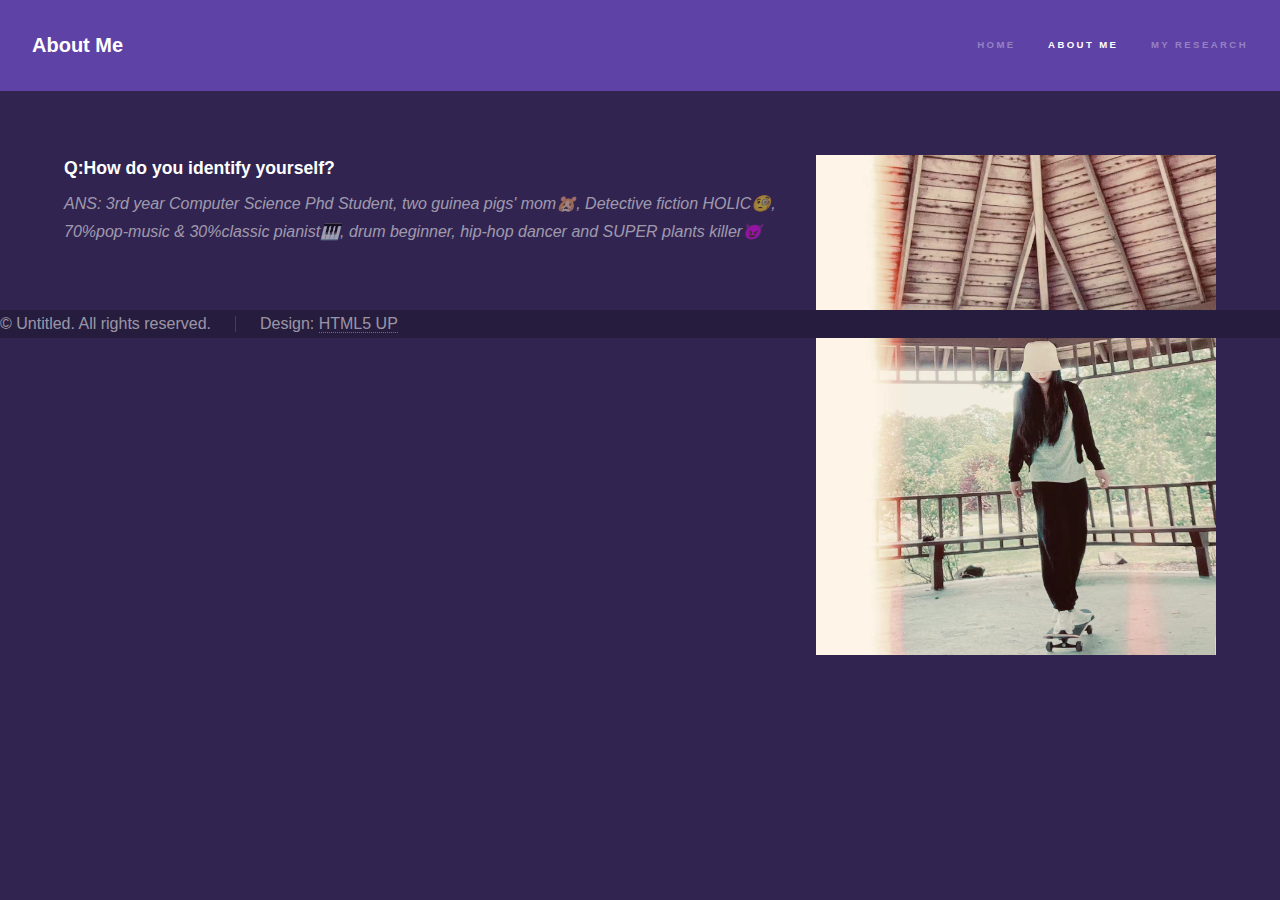
==== commit c0a295c0: "Update aboutme.html" ====
--- a/aboutme.html
+++ b/aboutme.html
@@ -33,11 +33,13 @@
 				<section id="one" class="wrapper">
 					<div class="inner">			
 						<section>
-						        <img src="images/skating.jpeg" alt="" align = "right" width="400" height="500"/>
-							<h3>Q:How do you identify yourself?</h3>
-							<p><em>ANS: 3rd year Computer Science Phd Student, two guinea pigs' mom&#128057,
-							Detective fiction HOLIC&#129488, 70%pop-music & 30%classic pianist&#127929, 
-							drum beginner, hip-hop dancer and SUPER plants killer&#128520</em></p>
+							<div class="content">
+								<img src="images/skating.jpeg" alt="" align = "right" width="400" height="500"/>
+								<h3>Q:How do you identify yourself?</h3>
+								<p><em>ANS: 3rd year Computer Science Phd Student, two guinea pigs' mom&#128057,
+								Detective fiction HOLIC&#129488, 70%pop-music & 30%classic pianist&#127929, 
+								drum beginner, hip-hop dancer and SUPER plants killer&#128520</em></p>
+							</div>
 						</section>
 					</div>
 				</section>
@@ -45,11 +47,11 @@
 
 		<!-- Footer -->
 			<footer id="footer" class="wrapper alt">
-				<div class="inner">
+				
 					<ul class="menu">
 						<li>&copy; Untitled. All rights reserved.</li><li>Design: <a href="http://html5up.net">HTML5 UP</a></li>
 					</ul>
-				</div>
+				
 			</footer>
 
 		<!-- Scripts -->
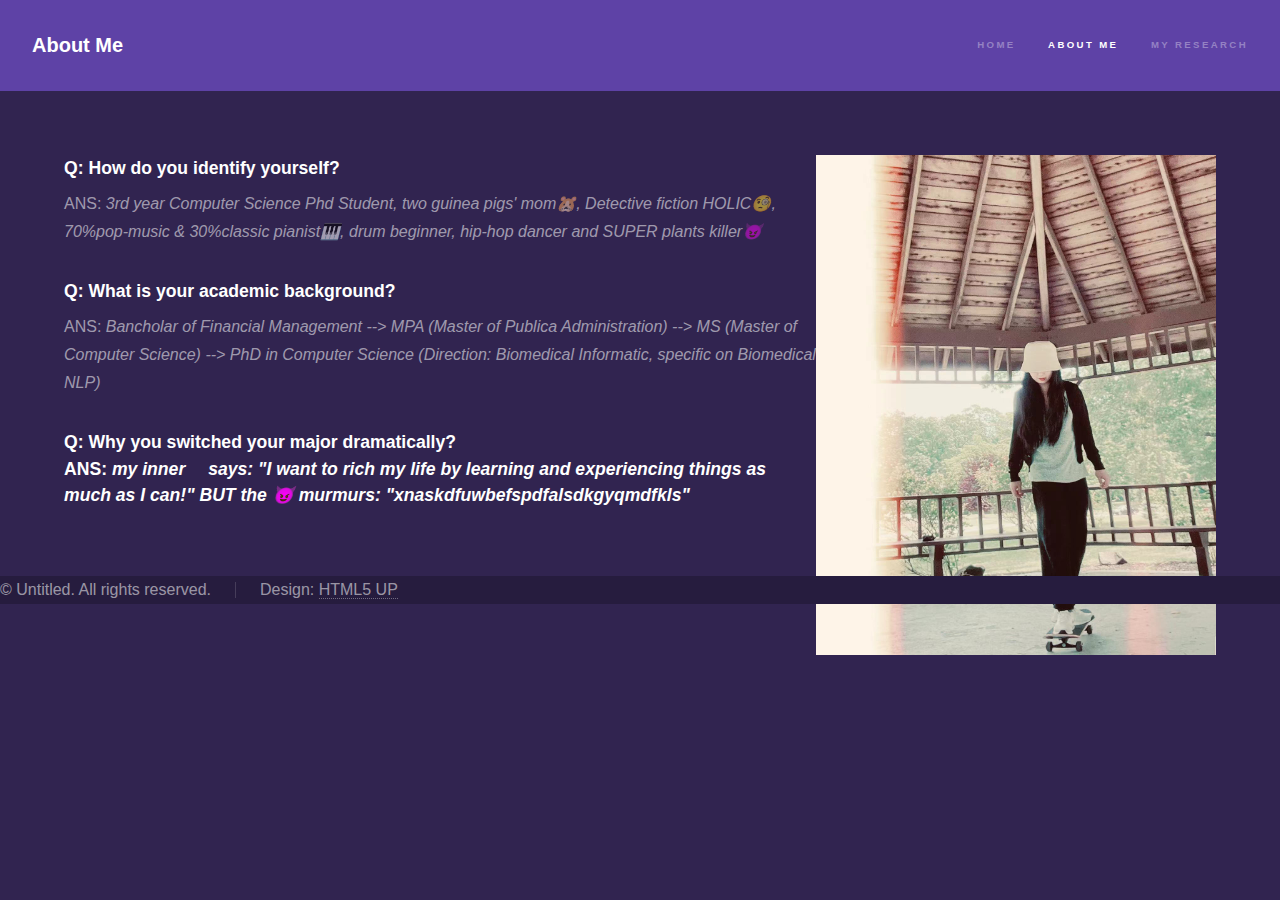
==== commit 4752add5: "Update aboutme.html" ====
--- a/aboutme.html
+++ b/aboutme.html
@@ -35,10 +35,18 @@
 						<section>
 							<div class="content">
 								<img src="images/skating.jpeg" alt="" align = "right" width="400" height="500"/>
-								<h3>Q:How do you identify yourself?</h3>
-								<p><em>ANS: 3rd year Computer Science Phd Student, two guinea pigs' mom&#128057,
+								<h3>Q: How do you identify yourself?</h3>
+								<p>ANS: <em>3rd year Computer Science Phd Student, two guinea pigs' mom&#128057,
 								Detective fiction HOLIC&#129488, 70%pop-music & 30%classic pianist&#127929, 
 								drum beginner, hip-hop dancer and SUPER plants killer&#128520</em></p>
+								<h3>Q: What is your academic background?</h3>
+								<p>ANS: <em>Bancholar of Financial Management --> MPA (Master of Publica Administration)
+								--> MS (Master of Computer Science) --> PhD in Computer Science (Direction: Biomedical Informatic, 
+								specific on Biomedical NLP)</em></p>
+								<h3>Q: Why you switched your major dramatically?</3>
+								<p>ANS: <em>my inner &#57422 says: "I want to rich my life by learning and experiencing things 
+									as much as I can!" BUT the &#128520 murmurs: "xnaskdfuwbefspdfalsdkgyqmdfkls"</em></p>
+								
 							</div>
 						</section>
 					</div>
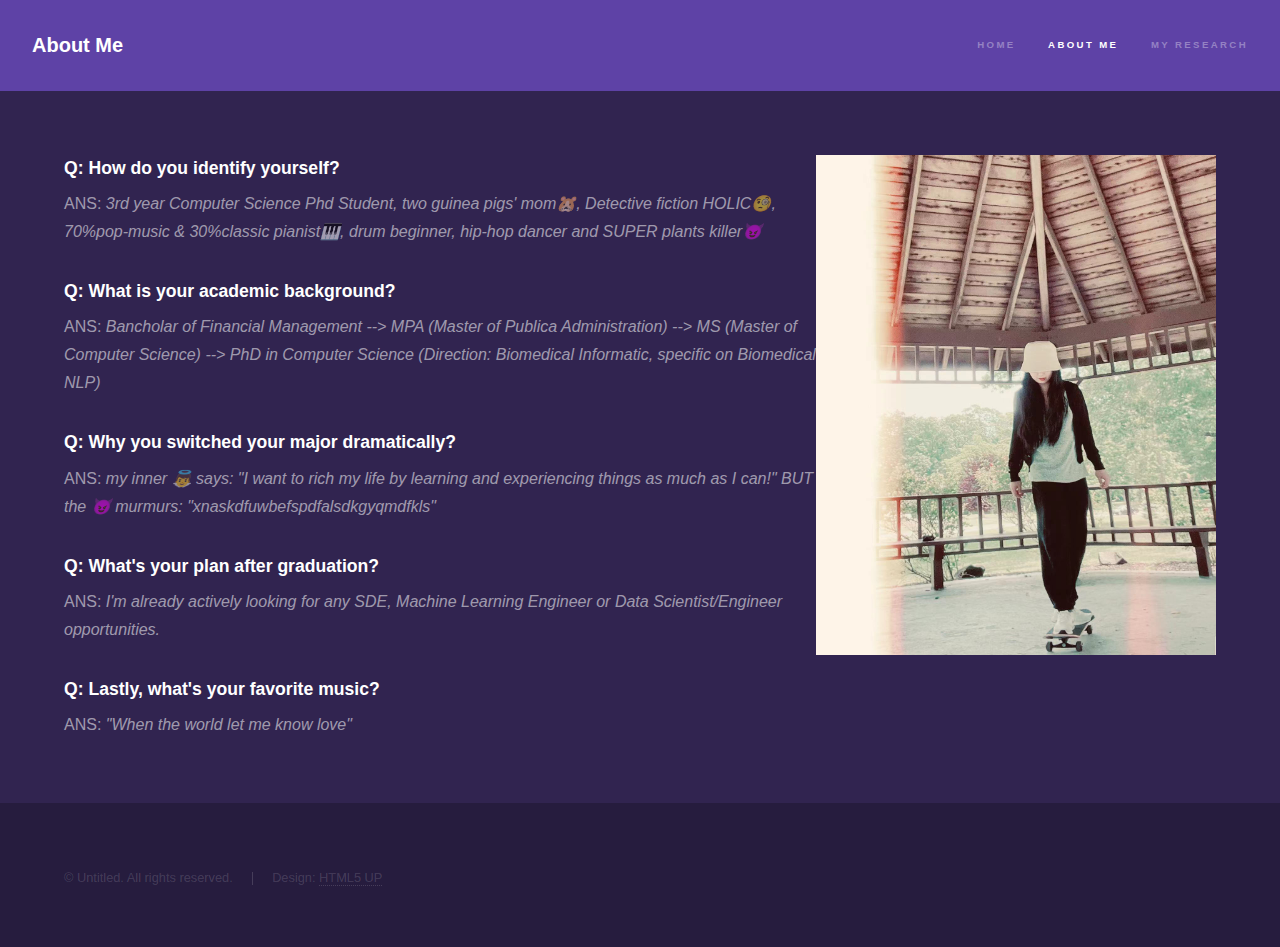
==== commit 6167f255: "Update aboutme.html" ====
--- a/aboutme.html
+++ b/aboutme.html
@@ -43,10 +43,14 @@
 								<p>ANS: <em>Bancholar of Financial Management --> MPA (Master of Publica Administration)
 								--> MS (Master of Computer Science) --> PhD in Computer Science (Direction: Biomedical Informatic, 
 								specific on Biomedical NLP)</em></p>
-								<h3>Q: Why you switched your major dramatically?</3>
-								<p>ANS: <em>my inner &#57422 says: "I want to rich my life by learning and experiencing things 
+								<h3>Q: Why you switched your major dramatically?</h3>
+								<p>ANS: <em>my inner &#128124 says: "I want to rich my life by learning and experiencing things 
 									as much as I can!" BUT the &#128520 murmurs: "xnaskdfuwbefspdfalsdkgyqmdfkls"</em></p>
-								
+								<h3>Q: What's your plan after graduation?</h3>
+								<p>ANS: <em>I'm already actively looking for any SDE, Machine Learning Engineer or Data Scientist/Engineer 
+									opportunities.</em></p>
+								<h3>Q: Lastly, what's your favorite music?</h3>
+								<p>ANS: <em>"When the world let me know love"</em></p> 
 							</div>
 						</section>
 					</div>
@@ -55,11 +59,11 @@
 
 		<!-- Footer -->
 			<footer id="footer" class="wrapper alt">
-				
+				<div class="inner">
 					<ul class="menu">
 						<li>&copy; Untitled. All rights reserved.</li><li>Design: <a href="http://html5up.net">HTML5 UP</a></li>
 					</ul>
-				
+				</div>
 			</footer>
 
 		<!-- Scripts -->
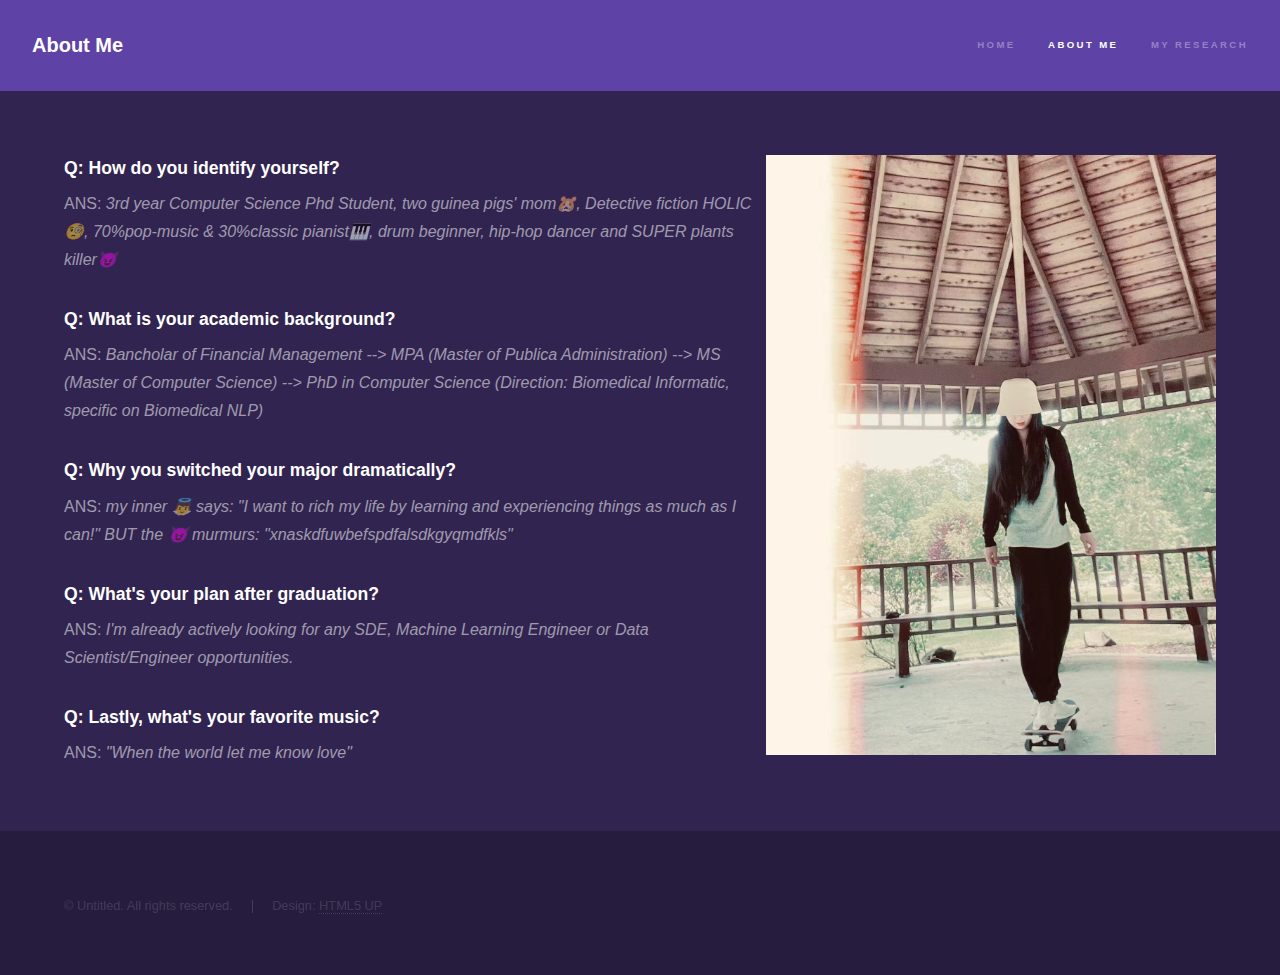
==== commit 93522456: "Update aboutme.html" ====
--- a/aboutme.html
+++ b/aboutme.html
@@ -34,7 +34,7 @@
 					<div class="inner">			
 						<section>
 							<div class="content">
-								<img src="images/skating.jpeg" alt="" align = "right" width="400" height="500"/>
+								<img src="images/skating.jpeg" alt="" align = "right" width="450" height="600"/>
 								<h3>Q: How do you identify yourself?</h3>
 								<p>ANS: <em>3rd year Computer Science Phd Student, two guinea pigs' mom&#128057,
 								Detective fiction HOLIC&#129488, 70%pop-music & 30%classic pianist&#127929, 
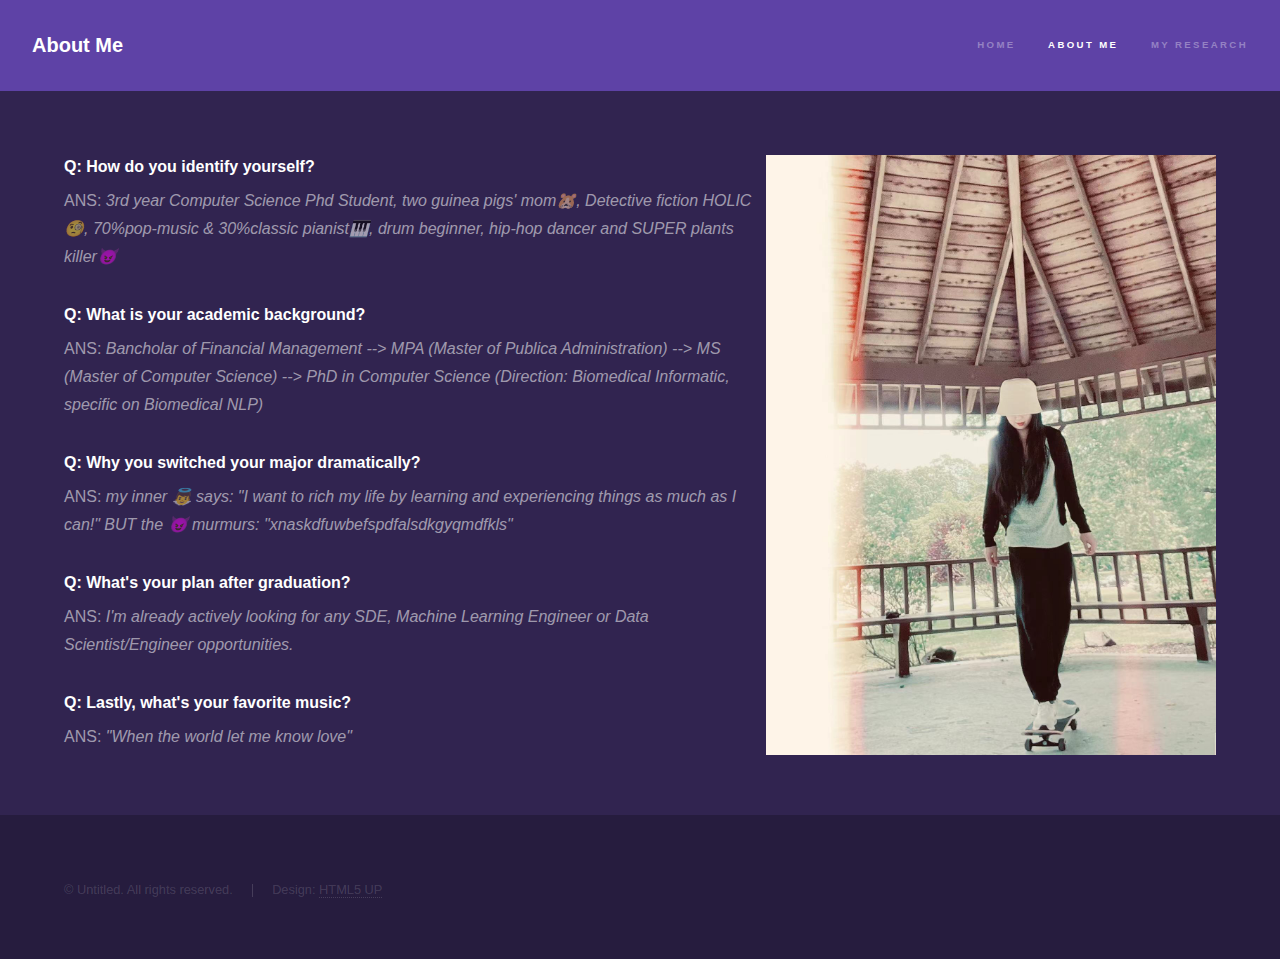
==== commit e17282c1: "Update aboutme.html" ====
--- a/aboutme.html
+++ b/aboutme.html
@@ -35,21 +35,21 @@
 						<section>
 							<div class="content">
 								<img src="images/skating.jpeg" alt="" align = "right" width="450" height="600"/>
-								<h3>Q: How do you identify yourself?</h3>
+								<h4>Q: How do you identify yourself?</h3>
 								<p>ANS: <em>3rd year Computer Science Phd Student, two guinea pigs' mom&#128057,
 								Detective fiction HOLIC&#129488, 70%pop-music & 30%classic pianist&#127929, 
 								drum beginner, hip-hop dancer and SUPER plants killer&#128520</em></p>
-								<h3>Q: What is your academic background?</h3>
+								<h4>Q: What is your academic background?</h3>
 								<p>ANS: <em>Bancholar of Financial Management --> MPA (Master of Publica Administration)
 								--> MS (Master of Computer Science) --> PhD in Computer Science (Direction: Biomedical Informatic, 
 								specific on Biomedical NLP)</em></p>
-								<h3>Q: Why you switched your major dramatically?</h3>
+								<h4>Q: Why you switched your major dramatically?</h3>
 								<p>ANS: <em>my inner &#128124 says: "I want to rich my life by learning and experiencing things 
 									as much as I can!" BUT the &#128520 murmurs: "xnaskdfuwbefspdfalsdkgyqmdfkls"</em></p>
-								<h3>Q: What's your plan after graduation?</h3>
+								<h4>Q: What's your plan after graduation?</h3>
 								<p>ANS: <em>I'm already actively looking for any SDE, Machine Learning Engineer or Data Scientist/Engineer 
 									opportunities.</em></p>
-								<h3>Q: Lastly, what's your favorite music?</h3>
+								<h4>Q: Lastly, what's your favorite music?</h3>
 								<p>ANS: <em>"When the world let me know love"</em></p> 
 							</div>
 						</section>
